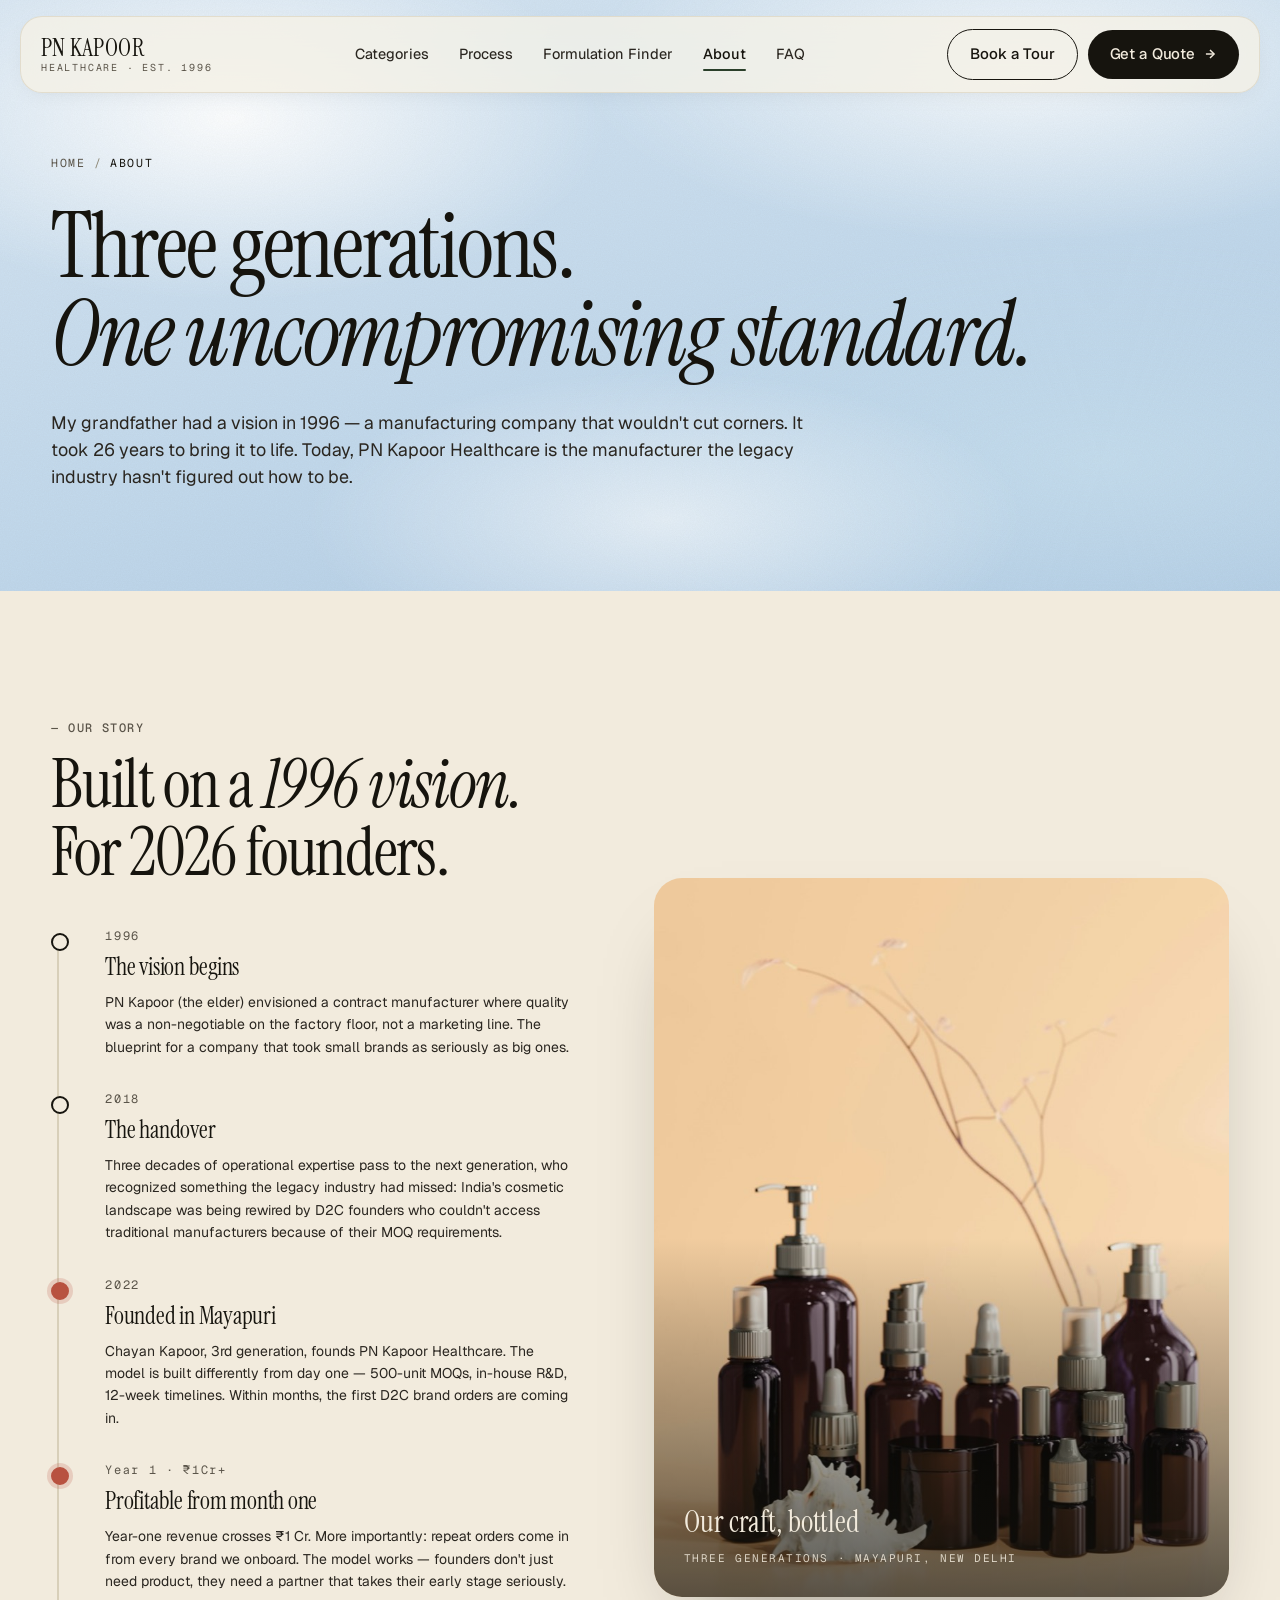
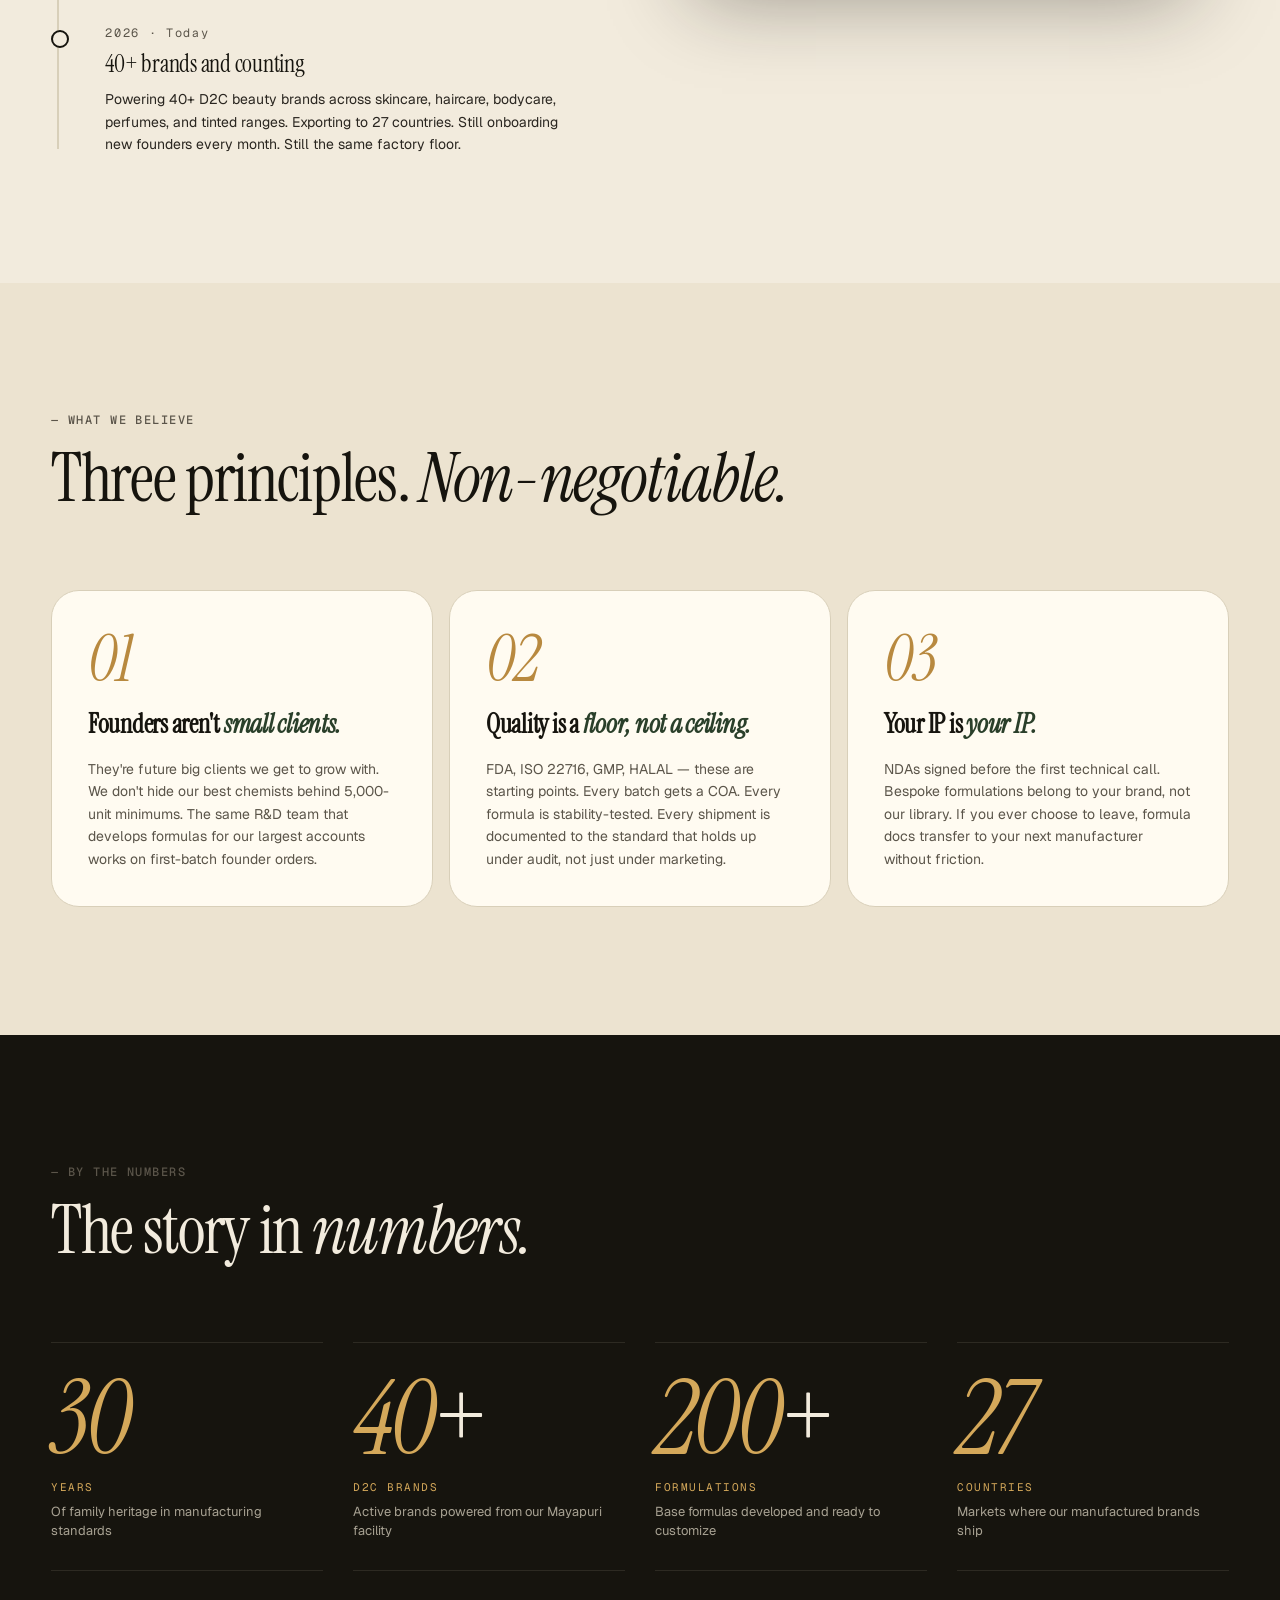
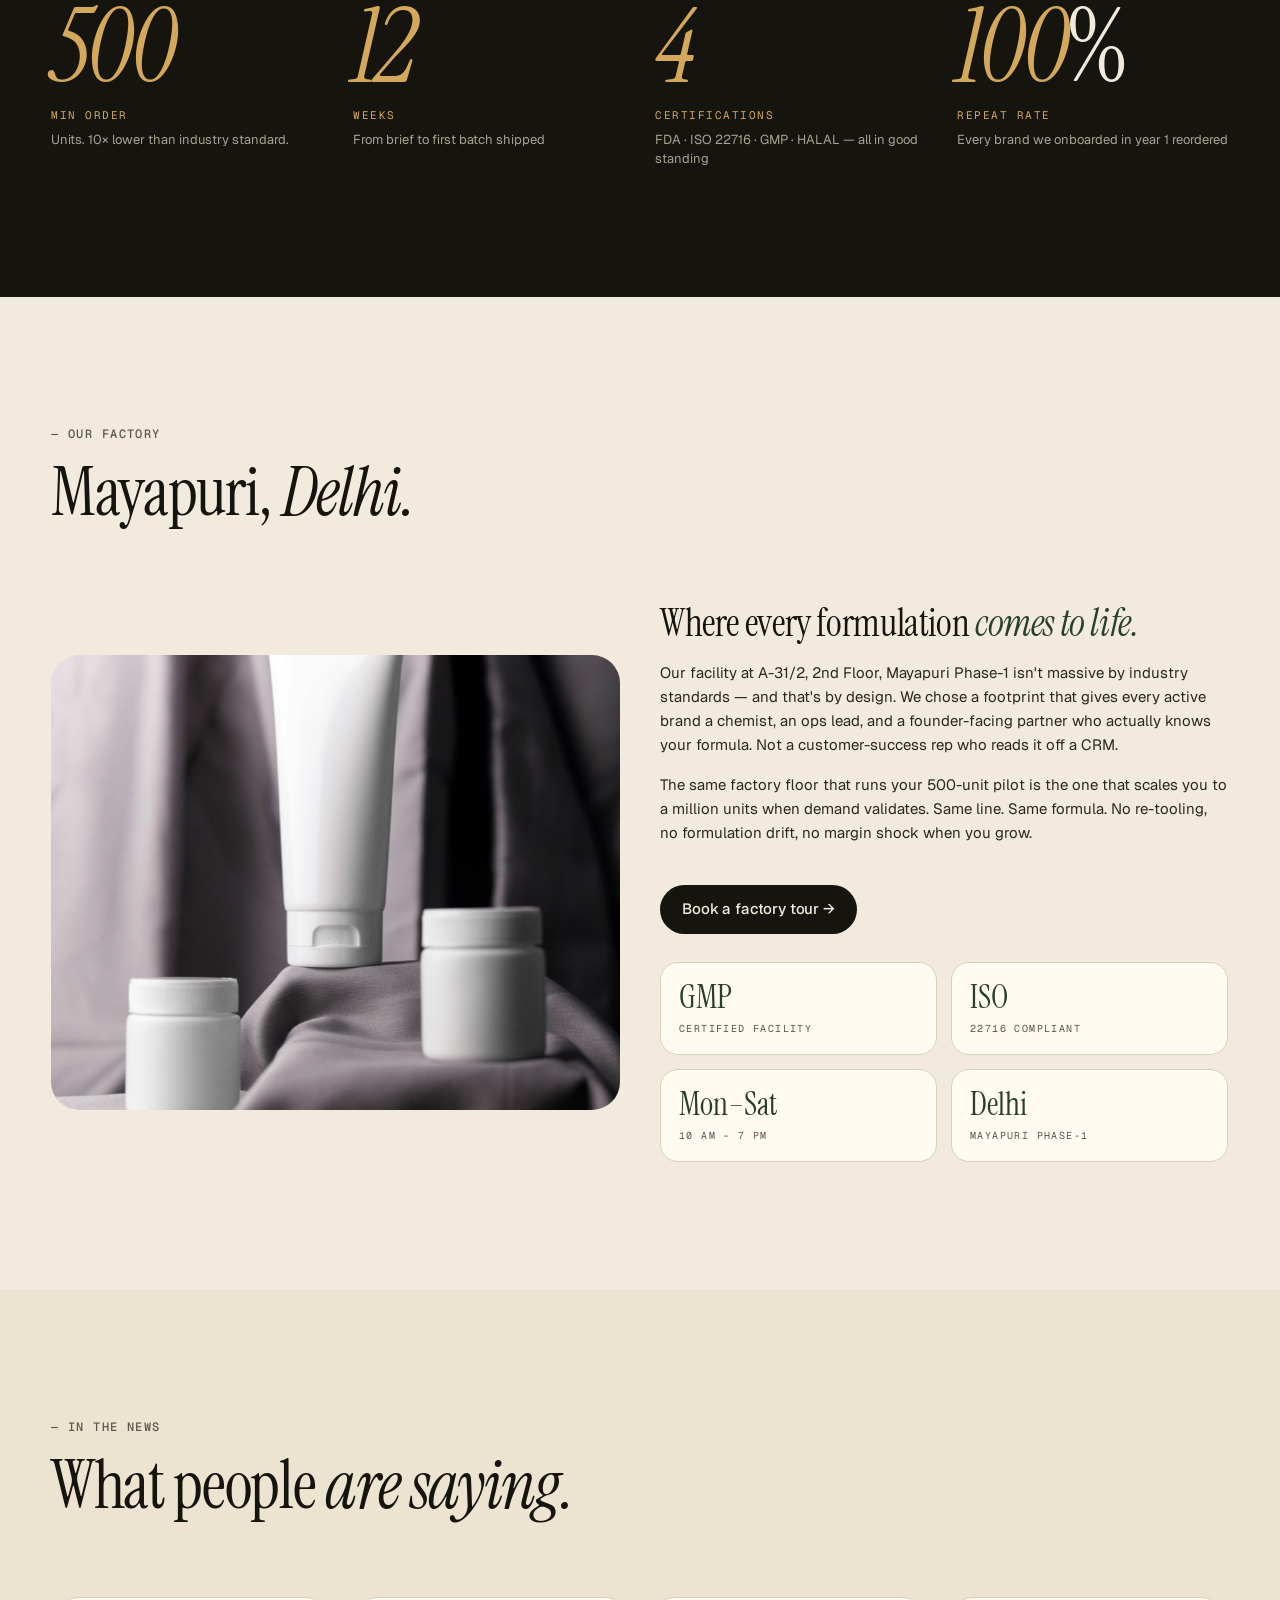
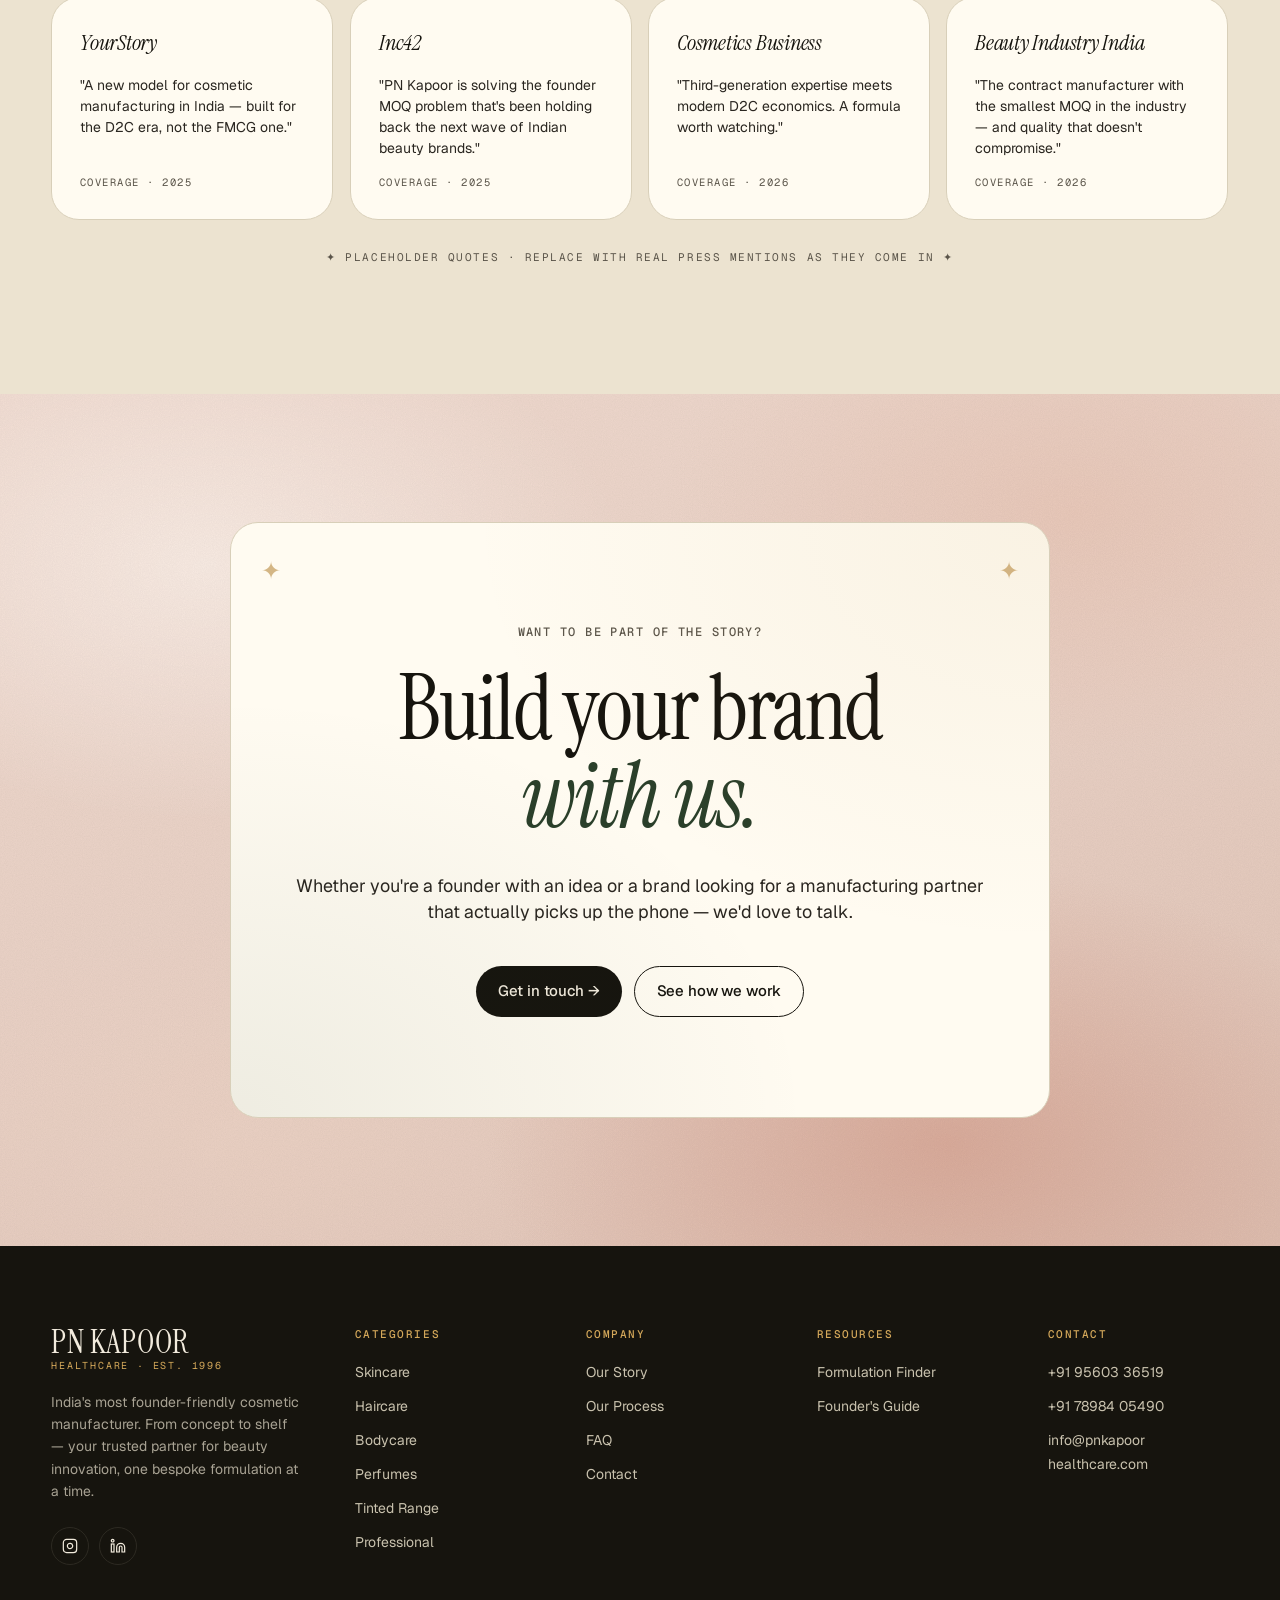
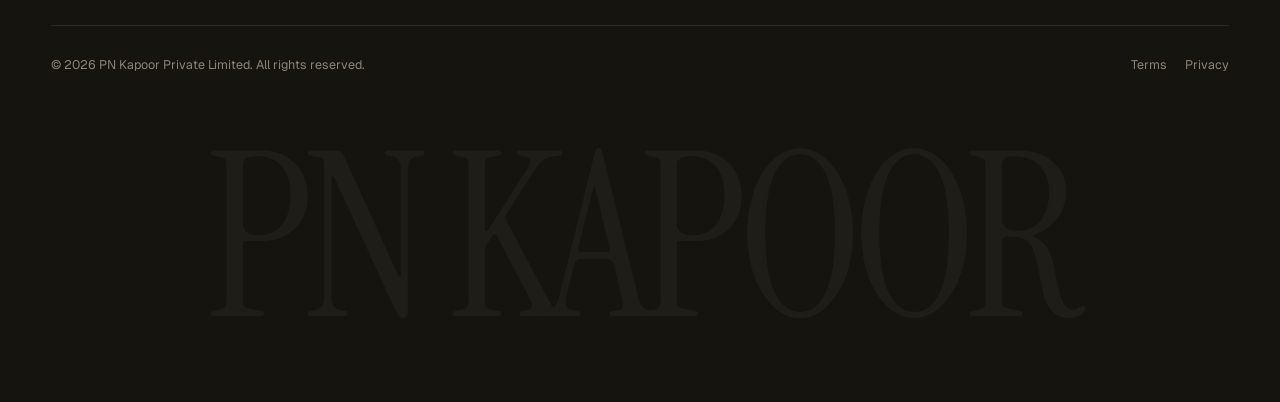
==== about.html @ 07e0028d "PN Kapoor Healthcare — static marketing site Trupeer-inspired multi-page site (home, categories, pro" ====
<!DOCTYPE html>
<html lang="en">
<head>
<meta charset="UTF-8" />
<meta name="viewport" content="width=device-width, initial-scale=1.0" />
<title>About — PN Kapoor Healthcare</title>
<meta name="description" content="Three generations. One uncompromising standard. Built on a 1996 vision, for 2026 founders." />
<link rel="icon" href="favicon.svg" type="image/svg+xml">
<meta property="og:type" content="website">
<meta property="og:site_name" content="PN Kapoor Healthcare">
<meta property="og:title" content="About — PN Kapoor Healthcare">
<meta property="og:description" content="Three generations. One uncompromising standard. Built on a 1996 vision, for 2026 founders.">
<meta property="og:image" content="images/hero-shelf-amber.jpg">
<meta name="twitter:card" content="summary_large_image">
<meta name="twitter:title" content="About — PN Kapoor Healthcare">
<meta name="twitter:description" content="Three generations. One uncompromising standard. Built on a 1996 vision, for 2026 founders.">
<link rel="preconnect" href="https://fonts.googleapis.com">
<link rel="preconnect" href="https://fonts.gstatic.com" crossorigin>
<link href="https://fonts.googleapis.com/css2?family=Instrument+Serif:ital@0;1&family=Geist:wght@300;400;500;600;700&family=Geist+Mono:wght@400;500&display=swap" rel="stylesheet">
<link rel="stylesheet" href="styles.css">

<style>
/* Heritage timeline */
.heritage-section { background: var(--cream); }
.heritage-grid {
  display: grid;
  grid-template-columns: 1fr 1.1fr;
  gap: 80px;
  align-items: center;
}
.her-timeline { margin-top: 40px; position: relative; padding-left: 30px; }
.her-timeline::before {
  content: ""; position: absolute; left: 6px; top: 6px; bottom: 6px;
  width: 2px; background: var(--line);
}
.her-event { position: relative; padding: 0 0 32px 24px; }
.her-event:last-child { padding-bottom: 0; }
.her-event::before {
  content: ""; position: absolute; left: -30px; top: 6px;
  width: 14px; height: 14px; border-radius: 50%;
  background: var(--cream); border: 2px solid var(--ink);
}
.her-event.active::before {
  background: var(--terracotta); border-color: var(--terracotta);
  box-shadow: 0 0 0 4px rgba(184,82,64,.2);
}
.her-year { font-family: var(--mono); font-size: 12px; letter-spacing: .14em; color: var(--ink-mute); margin-bottom: 4px; }
.her-title-sm { font-family: var(--display); font-size: 24px; letter-spacing: -0.01em; margin-bottom: 6px; }
.her-desc { font-size: 14px; color: var(--ink-soft); line-height: 1.6; }

.heritage-photo {
  aspect-ratio: 4/5;
  background-size: cover;
  background-position: center;
  /* TODO: replace with a real photo of founder Chayan Kapoor */
  background-image: url('images/about-heritage.jpg');
  border-radius: var(--radius-lg);
  position: relative;
  overflow: hidden;
  box-shadow: 0 40px 80px -40px rgba(22,20,14,.4);
}
.heritage-photo::after {
  content: ""; position: absolute; inset: 0;
  background: linear-gradient(180deg, transparent 50%, rgba(22,20,14,.7));
}
.heritage-photo-label {
  position: absolute; bottom: 30px; left: 30px; z-index: 1; color: var(--cream);
}
.heritage-photo-label .name { font-family: var(--display); font-size: 30px; }
.heritage-photo-label .role { font-family: var(--mono); font-size: 11px; letter-spacing: .14em; text-transform: uppercase; margin-top: 6px; opacity: .85; }

@media (max-width: 900px) {
  .heritage-grid { grid-template-columns: 1fr; gap: 50px; }
}

/* Mission/values */
.values-section { background: var(--cream-deep); }
.values-grid {
  display: grid;
  grid-template-columns: repeat(3, 1fr);
  gap: 16px;
  margin-top: 50px;
}
.value-card {
  padding: 36px;
  background: var(--paper);
  border: 1px solid var(--line);
  border-radius: var(--radius-lg);
  display: flex;
  flex-direction: column;
  gap: 14px;
}
.value-num {
  font-family: var(--display);
  font-size: 64px;
  line-height: 1;
  color: var(--brass);
  font-style: italic;
  letter-spacing: -0.02em;
}
.value-card h4 { font-family: var(--display); font-size: 26px; letter-spacing: -0.01em; }
.value-card h4 .italic { color: var(--forest); }
.value-card p { font-size: 14px; color: var(--ink-mute); line-height: 1.6; }

@media (max-width: 900px) {
  .values-grid { grid-template-columns: 1fr; }
}

/* Numbers section */
.numbers-section { background: var(--ink); color: var(--cream); }
.numbers-grid {
  display: grid;
  grid-template-columns: repeat(4, 1fr);
  gap: 30px;
  margin-top: 50px;
}
.num-block { padding-top: 30px; border-top: 1px solid #2D2A22; }
.num-big {
  font-family: var(--display);
  font-size: clamp(72px, 8vw, 110px);
  line-height: 0.9;
  letter-spacing: -0.03em;
  color: var(--cream);
}
.num-big .italic { color: var(--brass-soft); }
.num-label {
  font-family: var(--mono);
  font-size: 11px;
  letter-spacing: .14em;
  text-transform: uppercase;
  color: var(--brass-soft);
  margin-top: 14px;
}
.num-desc { font-size: 13px; color: #A8A293; margin-top: 6px; line-height: 1.5; }

@media (max-width: 900px) {
  .numbers-grid { grid-template-columns: 1fr 1fr; }
}

/* Facility tour */
.facility-section { background: var(--cream); }
.fac-tour {
  display: grid;
  grid-template-columns: 1fr 1fr;
  gap: 40px;
  margin-top: 50px;
  align-items: center;
}
.fac-image {
  aspect-ratio: 5/4;
  background-size: cover;
  background-position: center;
  background-image: url('images/about-facility.jpg');
  border-radius: var(--radius-lg);
}
.fac-content h3 {
  font-family: var(--display);
  font-size: clamp(28px, 3vw, 38px);
  letter-spacing: -0.01em;
  margin-bottom: 18px;
}
.fac-content h3 .italic { color: var(--forest); }
.fac-content p { font-size: 15px; color: var(--ink-soft); line-height: 1.6; margin-bottom: 16px; }
.fac-specs {
  margin-top: 28px;
  display: grid;
  grid-template-columns: 1fr 1fr;
  gap: 14px;
}
.fac-spec {
  padding: 18px;
  background: var(--paper);
  border: 1px solid var(--line);
  border-radius: var(--radius);
}
.fac-spec-num { font-family: var(--display); font-size: 32px; color: var(--forest); line-height: 1; }
.fac-spec-label { font-family: var(--mono); font-size: 10px; letter-spacing: .14em; text-transform: uppercase; color: var(--ink-mute); margin-top: 8px; }

@media (max-width: 900px) {
  .fac-tour { grid-template-columns: 1fr; }
}

/* Press section */
.press-section { background: var(--cream-deep); }
.press-grid {
  display: grid;
  grid-template-columns: repeat(4, 1fr);
  gap: 16px;
  margin-top: 50px;
}
.press-card {
  padding: 28px;
  background: var(--paper);
  border: 1px solid var(--line);
  border-radius: var(--radius-lg);
  display: flex;
  flex-direction: column;
  gap: 16px;
  min-height: 200px;
  transition: transform .25s;
}
.press-card:hover { transform: translateY(-3px); }
.press-name {
  font-family: var(--display);
  font-size: 22px;
  letter-spacing: -0.01em;
  font-style: italic;
}
.press-quote {
  font-size: 14px;
  color: var(--ink-soft);
  line-height: 1.5;
  flex: 1;
}
.press-date {
  font-family: var(--mono);
  font-size: 10.5px;
  letter-spacing: .14em;
  color: var(--ink-mute);
  text-transform: uppercase;
}

@media (max-width: 1000px) {
  .press-grid { grid-template-columns: 1fr 1fr; }
}
@media (max-width: 500px) {
  .press-grid { grid-template-columns: 1fr; }
}
</style>
</head>
<body>

<!-- NAV -->
<div class="nav-wrap" id="navWrap">
  <nav class="nav">
    <a href="index.html" class="brand">
      <span class="brand-name">PN KAPOOR</span>
      <span class="brand-sub">Healthcare · Est. 1996</span>
    </a>
    <div class="nav-links">
      <a href="categories.html">Categories</a>
      <a href="process.html">Process</a>
      <a href="formulation-finder.html">Formulation Finder</a>
      <a href="about.html" class="active">About</a>
      <a href="faq.html">FAQ</a>
    </div>
    <div class="nav-cta">
      <a href="index.html#contact" class="btn btn-ghost">Book a Tour</a>
      <a href="index.html#contact" class="btn btn-primary">Get a Quote
        <svg width="14" height="14" viewBox="0 0 24 24" fill="none" stroke="currentColor" stroke-width="2.5"><line x1="5" y1="12" x2="19" y2="12"/><polyline points="12 5 19 12 12 19"/></svg>
      </a>
    </div>
  </nav>
</div>

<!-- HERO -->
<section class="page-hero">
  <div class="page-hero-grain"></div>
  <div class="container page-hero-inner">
    <div class="crumb">
      <a href="index.html">Home</a>
      <span class="sep">/</span>
      <span class="current">About</span>
    </div>
    <h1 class="h-display">Three generations.<br><span class="italic">One uncompromising standard.</span></h1>
    <p class="lede" style="margin-top:32px; max-width:64ch">
      My grandfather had a vision in 1996 — a manufacturing company that wouldn't cut corners. It took 26 years to bring it to life. Today, PN Kapoor Healthcare is the manufacturer the legacy industry hasn't figured out how to be.
    </p>
  </div>
</section>

<!-- HERITAGE TIMELINE -->
<section class="heritage-section">
  <div class="container">
    <div class="heritage-grid">
      <div>
        <div class="eyebrow">— Our story</div>
        <h2 class="h1" style="margin-top:14px">
          Built on a <span class="italic">1996 vision.</span><br>
          For 2026 founders.
        </h2>
        <div class="her-timeline">
          <div class="her-event">
            <div class="her-year">1996</div>
            <div class="her-title-sm">The vision begins</div>
            <div class="her-desc">PN Kapoor (the elder) envisioned a contract manufacturer where quality was a non-negotiable on the factory floor, not a marketing line. The blueprint for a company that took small brands as seriously as big ones.</div>
          </div>
          <div class="her-event">
            <div class="her-year">2018</div>
            <div class="her-title-sm">The handover</div>
            <div class="her-desc">Three decades of operational expertise pass to the next generation, who recognized something the legacy industry had missed: India's cosmetic landscape was being rewired by D2C founders who couldn't access traditional manufacturers because of their MOQ requirements.</div>
          </div>
          <div class="her-event active">
            <div class="her-year">2022</div>
            <div class="her-title-sm">Founded in Mayapuri</div>
            <div class="her-desc">Chayan Kapoor, 3rd generation, founds PN Kapoor Healthcare. The model is built differently from day one — 500-unit MOQs, in-house R&amp;D, 12-week timelines. Within months, the first D2C brand orders are coming in.</div>
          </div>
          <div class="her-event active">
            <div class="her-year">Year 1 · ₹1Cr+</div>
            <div class="her-title-sm">Profitable from month one</div>
            <div class="her-desc">Year-one revenue crosses ₹1 Cr. More importantly: repeat orders come in from every brand we onboard. The model works — founders don't just need product, they need a partner that takes their early stage seriously.</div>
          </div>
          <div class="her-event">
            <div class="her-year">2026 · Today</div>
            <div class="her-title-sm">40+ brands and counting</div>
            <div class="her-desc">Powering 40+ D2C beauty brands across skincare, haircare, bodycare, perfumes, and tinted ranges. Exporting to 27 countries. Still onboarding new founders every month. Still the same factory floor.</div>
          </div>
        </div>
      </div>

      <!-- TODO: replace with a real photo of founder Chayan Kapoor -->
      <div class="heritage-photo">
        <div class="heritage-photo-label">
          <div class="name">Our craft, bottled</div>
          <div class="role">Three generations · Mayapuri, New Delhi</div>
        </div>
      </div>
    </div>
  </div>
</section>

<!-- VALUES -->
<section class="values-section">
  <div class="container">
    <div class="section-head">
      <div class="eyebrow">— What we believe</div>
      <h2 class="h1" style="margin-top:14px">
        Three principles. <span class="italic">Non-negotiable.</span>
      </h2>
    </div>

    <div class="values-grid">
      <div class="value-card">
        <div class="value-num">01</div>
        <h4>Founders aren't <span class="italic">small clients.</span></h4>
        <p>They're future big clients we get to grow with. We don't hide our best chemists behind 5,000-unit minimums. The same R&amp;D team that develops formulas for our largest accounts works on first-batch founder orders.</p>
      </div>
      <div class="value-card">
        <div class="value-num">02</div>
        <h4>Quality is a <span class="italic">floor, not a ceiling.</span></h4>
        <p>FDA, ISO 22716, GMP, HALAL — these are starting points. Every batch gets a COA. Every formula is stability-tested. Every shipment is documented to the standard that holds up under audit, not just under marketing.</p>
      </div>
      <div class="value-card">
        <div class="value-num">03</div>
        <h4>Your IP is <span class="italic">your IP.</span></h4>
        <p>NDAs signed before the first technical call. Bespoke formulations belong to your brand, not our library. If you ever choose to leave, formula docs transfer to your next manufacturer without friction.</p>
      </div>
    </div>
  </div>
</section>

<!-- NUMBERS -->
<section class="numbers-section">
  <div class="container">
    <div class="section-head">
      <div class="eyebrow">— By the numbers</div>
      <h2 class="h1" style="margin-top:14px; color:var(--cream)">
        The story in <span class="italic">numbers.</span>
      </h2>
    </div>

    <div class="numbers-grid">
      <div class="num-block">
        <div class="num-big"><span class="italic">30</span></div>
        <div class="num-label">years</div>
        <div class="num-desc">Of family heritage in manufacturing standards</div>
      </div>
      <div class="num-block">
        <div class="num-big"><span class="italic">40</span>+</div>
        <div class="num-label">D2C brands</div>
        <div class="num-desc">Active brands powered from our Mayapuri facility</div>
      </div>
      <div class="num-block">
        <div class="num-big"><span class="italic">200</span>+</div>
        <div class="num-label">formulations</div>
        <div class="num-desc">Base formulas developed and ready to customize</div>
      </div>
      <div class="num-block">
        <div class="num-big"><span class="italic">27</span></div>
        <div class="num-label">countries</div>
        <div class="num-desc">Markets where our manufactured brands ship</div>
      </div>
      <div class="num-block">
        <div class="num-big"><span class="italic">500</span></div>
        <div class="num-label">min order</div>
        <div class="num-desc">Units. 10× lower than industry standard.</div>
      </div>
      <div class="num-block">
        <div class="num-big"><span class="italic">12</span></div>
        <div class="num-label">weeks</div>
        <div class="num-desc">From brief to first batch shipped</div>
      </div>
      <div class="num-block">
        <div class="num-big"><span class="italic">4</span></div>
        <div class="num-label">certifications</div>
        <div class="num-desc">FDA · ISO 22716 · GMP · HALAL — all in good standing</div>
      </div>
      <div class="num-block">
        <div class="num-big"><span class="italic">100</span>%</div>
        <div class="num-label">repeat rate</div>
        <div class="num-desc">Every brand we onboarded in year 1 reordered</div>
      </div>
    </div>
  </div>
</section>

<!-- FACILITY -->
<section class="facility-section">
  <div class="container">
    <div class="section-head">
      <div class="eyebrow">— Our factory</div>
      <h2 class="h1" style="margin-top:14px">
        Mayapuri, <span class="italic">Delhi.</span>
      </h2>
    </div>

    <div class="fac-tour">
      <div class="fac-image"></div>
      <div class="fac-content">
        <h3>Where every formulation <span class="italic">comes to life.</span></h3>
        <p>Our facility at A-31/2, 2nd Floor, Mayapuri Phase-1 isn't massive by industry standards — and that's by design. We chose a footprint that gives every active brand a chemist, an ops lead, and a founder-facing partner who actually knows your formula. Not a customer-success rep who reads it off a CRM.</p>
        <p>The same factory floor that runs your 500-unit pilot is the one that scales you to a million units when demand validates. Same line. Same formula. No re-tooling, no formulation drift, no margin shock when you grow.</p>
        <a href="index.html#contact" class="btn btn-primary" style="margin-top:24px">Book a factory tour →</a>

        <div class="fac-specs">
          <div class="fac-spec">
            <div class="fac-spec-num">GMP</div>
            <div class="fac-spec-label">Certified facility</div>
          </div>
          <div class="fac-spec">
            <div class="fac-spec-num">ISO</div>
            <div class="fac-spec-label">22716 compliant</div>
          </div>
          <div class="fac-spec">
            <div class="fac-spec-num">Mon–Sat</div>
            <div class="fac-spec-label">10 AM – 7 PM</div>
          </div>
          <div class="fac-spec">
            <div class="fac-spec-num">Delhi</div>
            <div class="fac-spec-label">Mayapuri Phase-1</div>
          </div>
        </div>
      </div>
    </div>
  </div>
</section>

<!-- PRESS -->
<section class="press-section">
  <div class="container">
    <div class="section-head">
      <div class="eyebrow">— In the news</div>
      <h2 class="h1" style="margin-top:14px">
        What people <span class="italic">are saying.</span>
      </h2>
    </div>

    <div class="press-grid">
      <div class="press-card">
        <div class="press-name">YourStory</div>
        <div class="press-quote">"A new model for cosmetic manufacturing in India — built for the D2C era, not the FMCG one."</div>
        <div class="press-date">Coverage · 2025</div>
      </div>
      <div class="press-card">
        <div class="press-name">Inc42</div>
        <div class="press-quote">"PN Kapoor is solving the founder MOQ problem that's been holding back the next wave of Indian beauty brands."</div>
        <div class="press-date">Coverage · 2025</div>
      </div>
      <div class="press-card">
        <div class="press-name">Cosmetics Business</div>
        <div class="press-quote">"Third-generation expertise meets modern D2C economics. A formula worth watching."</div>
        <div class="press-date">Coverage · 2026</div>
      </div>
      <div class="press-card">
        <div class="press-name">Beauty Industry India</div>
        <div class="press-quote">"The contract manufacturer with the smallest MOQ in the industry — and quality that doesn't compromise."</div>
        <div class="press-date">Coverage · 2026</div>
      </div>
    </div>

    <div style="margin-top:30px; text-align:center; font-family:var(--mono); font-size:11px; letter-spacing:.14em; text-transform:uppercase; color:var(--ink-mute)">
      ✦ Placeholder quotes · Replace with real press mentions as they come in ✦
    </div>
  </div>
</section>

<!-- FINAL CTA -->
<section class="final-cta sec-cloud-clay">
  <div class="container">
    <div class="final-cta-inner">
      <div class="final-cta-bg"></div>
      <span class="final-cta-decoration left">✦</span>
      <span class="final-cta-decoration">✦</span>
      <div class="eyebrow">Want to be part of the story?</div>
      <h2 class="h-display" style="margin-top:24px">
        Build your brand<br>
        <span class="italic">with us.</span>
      </h2>
      <p class="lede" style="margin: 32px auto 0">
        Whether you're a founder with an idea or a brand looking for a manufacturing partner that actually picks up the phone — we'd love to talk.
      </p>
      <div class="final-cta-actions">
        <a href="index.html#contact" class="btn btn-primary">Get in touch →</a>
        <a href="process.html" class="btn btn-ghost">See how we work</a>
      </div>
    </div>
  </div>
</section>

<!-- FOOTER -->
<footer>
  <div class="container">
    <div class="ft-top">
      <div class="ft-brand-block">
        <div class="brand"><span class="brand-name">PN KAPOOR</span><span class="brand-sub">Healthcare · Est. 1996</span></div>
        <p class="ft-tagline">India's most founder-friendly cosmetic manufacturer. From concept to shelf — your trusted partner for beauty innovation, one bespoke formulation at a time.</p>
        <div class="ft-socials">
          <a href="https://www.instagram.com/pnkapoor_health_care" target="_blank" class="ft-social"><svg width="16" height="16" viewBox="0 0 24 24" fill="none" stroke="currentColor" stroke-width="1.8"><rect x="2" y="2" width="20" height="20" rx="5"/><path d="M16 11.37A4 4 0 1 1 12.63 8 4 4 0 0 1 16 11.37z"/><line x1="17.5" y1="6.5" x2="17.51" y2="6.5"/></svg></a>
          <a href="https://www.linkedin.com/company/pnkapoorthirdpartymanufacturing/" target="_blank" class="ft-social"><svg width="16" height="16" viewBox="0 0 24 24" fill="none" stroke="currentColor" stroke-width="1.8"><path d="M16 8a6 6 0 0 1 6 6v7h-4v-7a2 2 0 0 0-4 0v7h-4v-7a6 6 0 0 1 6-6z"/><rect x="2" y="9" width="4" height="12"/><circle cx="4" cy="4" r="2"/></svg></a>
        </div>
      </div>
      <div class="ft-col"><h5>Categories</h5><ul>
        <li><a href="categories.html#skincare">Skincare</a></li><li><a href="categories.html#haircare">Haircare</a></li>
        <li><a href="categories.html#bodycare">Bodycare</a></li><li><a href="categories.html#perfume">Perfumes</a></li>
        <li><a href="categories.html#tinted">Tinted Range</a></li><li><a href="categories.html#professional">Professional</a></li>
      </ul></div>
      <div class="ft-col"><h5>Company</h5><ul>
        <li><a href="about.html">Our Story</a></li><li><a href="process.html">Our Process</a></li>
        <li><a href="faq.html">FAQ</a></li><li><a href="index.html#contact">Contact</a></li>
      </ul></div>
      <div class="ft-col"><h5>Resources</h5><ul>
        <li><a href="formulation-finder.html">Formulation Finder</a></li>
        <li><a href="#">Founder's Guide</a></li>
      </ul></div>
      <div class="ft-col"><h5>Contact</h5><ul>
        <li><a href="tel:+919560336519">+91 95603 36519</a></li>
        <li><a href="tel:+917898405490">+91 78984 05490</a></li>
        <li><a href="mailto:info@pnkapoorhealthcare.com">info@pnkapoor<br>healthcare.com</a></li>
      </ul></div>
    </div>
    <div class="ft-bottom"><span>© 2026 PN Kapoor Private Limited. All rights reserved.</span><div><a href="#">Terms</a><a href="#">Privacy</a></div></div>
    <div class="ft-wordmark">PN KAPOOR</div>
  </div>
</footer>

<script>
const navWrap = document.getElementById('navWrap');
window.addEventListener('scroll', () => {
  if (window.scrollY > 20) navWrap.classList.add('scrolled');
  else navWrap.classList.remove('scrolled');
});
</script>
<script src="reveal.js"></script>

</body>
</html>
---- styles.css ----
/* ========================================
   PN KAPOOR — SHARED DESIGN SYSTEM
   Edit colors, fonts, spacing here and 
   it updates across every page.
   ======================================== */

:root {
  /* Color */
  --cream: #F2EBDD;
  --cream-deep: #ECE3D0;
  --cream-soft: #F7F1E4;
  --ink: #16140E;
  --ink-soft: #2A2620;
  --ink-mute: #5B554A;
  --ink-faint: #8A8472;
  --line: #D8CFB9;
  --line-soft: #E5DDC8;
  --paper: #FFFBF1;

  /* Accents */
  --forest: #2A3F2A;
  --forest-deep: #1B2C1B;
  --brass: #B8893F;
  --brass-soft: #D4A85A;
  --terracotta: #B85240;
  --rose: #E8C8B5;
  --sage: #A8B89C;
  --citrus: #C9B458;

  /* Type */
  --display: 'Instrument Serif', 'Times New Roman', serif;
  --body: 'Geist', -apple-system, sans-serif;
  --mono: 'Geist Mono', monospace;

  /* Layout */
  --max: 1280px;
  --gutter: clamp(20px, 4vw, 60px);
  --radius: 18px;
  --radius-lg: 28px;
  --radius-pill: 999px;
}

* { box-sizing: border-box; margin: 0; padding: 0; }
html { scroll-behavior: smooth; }
body {
  font-family: var(--body);
  background: var(--cream);
  color: var(--ink);
  line-height: 1.5;
  font-weight: 400;
  -webkit-font-smoothing: antialiased;
  font-feature-settings: "ss01", "cv11";
  overflow-x: hidden;
}
img, svg { max-width: 100%; display: block; }
a { color: inherit; text-decoration: none; }
button {
  font-family: inherit;
  cursor: pointer;
  border: none;
  background: none;
  color: inherit;
}

/* ========== TYPOGRAPHY ========== */
.eyebrow {
  font-family: var(--mono);
  font-size: 12px;
  letter-spacing: 0.12em;
  text-transform: uppercase;
  color: var(--ink-mute);
  font-weight: 500;
}
h1, h2, h3 { font-family: var(--display); font-weight: 400; letter-spacing: -0.01em; line-height: 1.04; }
.h-display { font-size: clamp(48px, 7vw, 96px); line-height: 0.98; letter-spacing: -0.025em; }
.h1 { font-size: clamp(40px, 5.2vw, 72px); line-height: 1.02; letter-spacing: -0.02em; }
.h2 { font-size: clamp(32px, 3.8vw, 54px); line-height: 1.05; }
.h3 { font-size: clamp(22px, 2vw, 30px); line-height: 1.2; }
.italic { font-style: italic; }
.lede { font-size: clamp(17px, 1.4vw, 21px); line-height: 1.5; color: var(--ink-soft); font-weight: 400; max-width: 60ch; }
.body-sm { font-size: 14px; color: var(--ink-mute); }

/* ========== BUTTONS ========== */
.btn {
  display: inline-flex;
  align-items: center;
  gap: 8px;
  padding: 13px 22px;
  border-radius: var(--radius-pill);
  font-size: 15px;
  font-weight: 500;
  letter-spacing: -0.01em;
  transition: transform .2s ease, background .2s ease, color .2s ease;
  white-space: nowrap;
}
.btn-primary { background: var(--ink); color: var(--cream); }
.btn-primary:hover { background: var(--forest-deep); transform: translateY(-1px); }
.btn-ghost { background: transparent; color: var(--ink); border: 1px solid var(--ink); }
.btn-ghost:hover { background: var(--ink); color: var(--cream); }
.btn-tonal { background: var(--paper); color: var(--ink); border: 1px solid var(--line); }
.btn-tonal:hover { background: var(--cream-deep); }
.btn-arrow svg { transition: transform .25s ease; }
.btn-arrow:hover svg { transform: translateX(3px); }

/* ========== LAYOUT ========== */
.container { max-width: var(--max); margin: 0 auto; padding: 0 var(--gutter); }
section { padding: clamp(80px, 10vw, 140px) 0; position: relative; }
.section-head {
  margin-bottom: clamp(48px, 6vw, 80px);
  max-width: 800px;
}
.section-head .eyebrow { margin-bottom: 16px; }

/* ========== NAV ========== */
.nav-wrap {
  position: fixed;
  top: 16px;
  left: 50%;
  transform: translateX(-50%);
  width: calc(100% - 40px);
  max-width: 1320px;
  z-index: 100;
  background: rgba(247, 241, 228, 0.78);
  backdrop-filter: saturate(180%) blur(24px);
  -webkit-backdrop-filter: saturate(180%) blur(24px);
  border: 1px solid rgba(216, 207, 185, 0.6);
  border-radius: 22px;
  box-shadow: 0 6px 24px -8px rgba(22,20,14,0.08), 0 2px 8px -4px rgba(22,20,14,0.04);
  transition: box-shadow .3s, background .3s, border-color .3s;
}
.nav-wrap.scrolled {
  background: rgba(247, 241, 228, 0.92);
  box-shadow: 0 12px 32px -10px rgba(22,20,14,0.12), 0 4px 12px -4px rgba(22,20,14,0.06);
}
.nav {
  max-width: var(--max);
  margin: 0 auto;
  padding: 12px 20px;
  display: flex;
  align-items: center;
  justify-content: space-between;
  gap: 24px;
}
.brand {
  display: flex;
  flex-direction: column;
  line-height: 1;
  letter-spacing: 0.04em;
}
.brand-name { font-family: var(--display); font-size: 24px; font-weight: 400; letter-spacing: 0.02em; }
.brand-sub { font-family: var(--mono); font-size: 10px; letter-spacing: 0.18em; text-transform: uppercase; color: var(--ink-mute); margin-top: 3px; }
.nav-links {
  display: flex;
  align-items: center;
  gap: 30px;
}
.nav-links a {
  font-size: 14.5px;
  color: var(--ink-soft);
  font-weight: 450;
  transition: color .2s;
  position: relative;
  padding: 4px 0;
}
.nav-links a:hover { color: var(--ink); }
.nav-links a.active { color: var(--ink); font-weight: 500; }
.nav-links a.active::after {
  content: "";
  position: absolute;
  bottom: -2px;
  left: 0;
  right: 0;
  height: 2px;
  background: var(--forest);
  border-radius: 2px;
}
.nav-cta { display: flex; gap: 10px; align-items: center; }

@media (max-width: 860px) {
  .nav-links { display: none; }
  .nav-cta .btn-ghost { display: none; }
}

/* ========== PAGE HERO (sub-pages) ========== */
.page-hero {
  padding: clamp(120px, 12vw, 180px) 0 clamp(60px, 8vw, 100px);
  position: relative;
  overflow: hidden;
}
.page-hero-grain {
  position: absolute;
  inset: 0;
  pointer-events: none;
  opacity: .35;
  mix-blend-mode: multiply;
  background-image: url("data:image/svg+xml;utf8,<svg xmlns='http://www.w3.org/2000/svg' width='160' height='160'><filter id='n'><feTurbulence type='fractalNoise' baseFrequency='.85' numOctaves='2' stitchTiles='stitch'/><feColorMatrix values='0 0 0 0 0.08, 0 0 0 0 0.08, 0 0 0 0 0.05, 0 0 0 .12 0'/></filter><rect width='100%' height='100%' filter='url(%23n)'/></svg>");
}
.page-hero-inner { position: relative; z-index: 1; }
.crumb {
  display: flex;
  gap: 8px;
  align-items: center;
  font-family: var(--mono);
  font-size: 11.5px;
  letter-spacing: .14em;
  text-transform: uppercase;
  color: var(--ink-mute);
  margin-bottom: 32px;
}
.crumb a { transition: color .2s; }
.crumb a:hover { color: var(--ink); }
.crumb .sep { color: var(--ink-faint); }
.crumb .current { color: var(--ink); }

/* ========== FOOTER ========== */
footer {
  background: var(--ink);
  color: var(--cream);
  padding: 80px 0 40px;
}
.ft-top {
  display: grid;
  grid-template-columns: 1.4fr repeat(4, 1fr);
  gap: 50px;
  padding-bottom: 60px;
  border-bottom: 1px solid #2D2A22;
}
.ft-brand-block .brand-name { font-size: 32px; color: var(--cream); }
.ft-brand-block .brand-sub { color: var(--brass-soft); }
.ft-tagline {
  margin-top: 20px;
  font-size: 14px;
  color: #A8A293;
  line-height: 1.6;
  max-width: 32ch;
}
.ft-socials { display: flex; gap: 10px; margin-top: 24px; }
.ft-social {
  width: 38px;
  height: 38px;
  border-radius: 50%;
  border: 1px solid #2D2A22;
  display: flex;
  align-items: center;
  justify-content: center;
  color: var(--cream);
  transition: all .2s;
}
.ft-social:hover { background: var(--brass); color: var(--ink); border-color: var(--brass); }
.ft-col h5 {
  font-family: var(--mono);
  font-size: 11px;
  letter-spacing: .14em;
  text-transform: uppercase;
  color: var(--brass-soft);
  margin-bottom: 18px;
  font-weight: 500;
}
.ft-col ul { list-style: none; display: flex; flex-direction: column; gap: 10px; }
.ft-col a {
  font-size: 14px;
  color: #C9C2AE;
  transition: color .2s;
}
.ft-col a:hover { color: var(--cream); }
.ft-bottom {
  display: flex;
  justify-content: space-between;
  padding-top: 30px;
  gap: 20px;
  flex-wrap: wrap;
  font-size: 12.5px;
  color: var(--ink-faint);
}
.ft-bottom a { color: var(--ink-faint); margin-left: 18px; }
.ft-bottom a:hover { color: var(--cream); }
.ft-wordmark {
  font-family: var(--display);
  font-size: clamp(80px, 18vw, 240px);
  line-height: 0.9;
  letter-spacing: -0.04em;
  color: #1F1D17;
  text-align: center;
  margin-top: 60px;
  padding-bottom: 20px;
  user-select: none;
}

@media (max-width: 900px) {
  .ft-top { grid-template-columns: 1fr 1fr; gap: 40px; }
}
@media (max-width: 500px) {
  .ft-top { grid-template-columns: 1fr; }
}

/* ========== UTILITIES ========== */
.reveal {
  opacity: 0;
  transform: translateY(20px);
  transition: opacity .8s ease, transform .8s ease;
}
.reveal.visible {
  opacity: 1;
  transform: translateY(0);
}

/* ========== FINAL CTA (shared) ========== */
.final-cta {
  background: var(--cream);
  text-align: center;
}
.final-cta-inner {
  max-width: 820px;
  margin: 0 auto;
  padding: clamp(60px, 8vw, 100px) clamp(30px, 5vw, 60px);
  background: var(--paper);
  border: 1px solid var(--line);
  border-radius: var(--radius-lg);
  position: relative;
  overflow: hidden;
}
.final-cta-bg {
  position: absolute;
  inset: 0;
  pointer-events: none;
  background:
    radial-gradient(ellipse at top right, rgba(184,137,63,.08), transparent 50%),
    radial-gradient(ellipse at bottom left, rgba(42,63,42,.08), transparent 50%);
}
.final-cta-decoration {
  position: absolute;
  top: 30px;
  right: 30px;
  font-family: var(--display);
  font-size: 24px;
  color: var(--brass);
  opacity: .6;
}
.final-cta-decoration.left { right: auto; left: 30px; }
.final-cta .h-display { margin-bottom: 24px; }
.final-cta .h-display .italic { color: var(--forest); }
.final-cta .lede { margin: 0 auto; }
.final-cta-actions { display: flex; gap: 12px; justify-content: center; flex-wrap: wrap; margin-top: 40px; }
.final-cta-meta {
  margin-top: 32px;
  display: flex;
  justify-content: center;
  gap: 24px;
  font-family: var(--mono);
  font-size: 11.5px;
  letter-spacing: .12em;
  text-transform: uppercase;
  color: var(--ink-mute);
  flex-wrap: wrap;
}
.final-cta-meta span { display: flex; align-items: center; gap: 8px; }
.final-cta-meta .dot { width: 6px; height: 6px; border-radius: 50%; background: var(--forest); }

/* ========================================
   SECTION COLOR VARIANTS
   ======================================== */
.sec-cream { background: var(--cream); }
.sec-cream-deep { background: var(--cream-deep); }
.sec-paper { background: var(--paper); }
.sec-ink { background: var(--ink); color: var(--cream); }
.sec-forest { background: var(--forest-deep); color: var(--cream); }
.sec-sage { background: #DDE5D5; }
.sec-rose { background: #F0DDD5; }
.sec-mint { background: #D5E5DC; }
.sec-stone { background: #D8D2C0; }

.sec-ink h1, .sec-ink h2, .sec-ink h3,
.sec-forest h1, .sec-forest h2, .sec-forest h3 { color: var(--cream); }
.sec-ink .eyebrow,
.sec-forest .eyebrow { color: var(--brass-soft); }
.sec-ink .lede,
.sec-forest .lede { color: #C9C2AE; }

/* ---- Cloudy textured backgrounds (Trupeer-inspired, brand-tuned) ---- */
.sec-cloud-blue, .sec-cloud-clay, .sec-ember { position: relative; isolation: isolate; }
.sec-cloud-blue {
  background:
    radial-gradient(ellipse 40% 34% at 24% 28%, rgba(255,255,255,0.92), transparent 70%),
    radial-gradient(ellipse 46% 38% at 68% 20%, rgba(255,255,255,0.78), transparent 72%),
    radial-gradient(ellipse 36% 30% at 48% 66%, rgba(255,255,255,0.65), transparent 70%),
    radial-gradient(ellipse 58% 44% at 88% 82%, rgba(255,255,255,0.55), transparent 72%),
    radial-gradient(ellipse 70% 58% at 82% 10%, rgba(196,221,238,0.9), transparent 66%),
    linear-gradient(165deg, #D0E2F1 0%, #BAD4E9 55%, #A6C7E2 100%);
}
.sec-cloud-clay {
  background:
    radial-gradient(ellipse 55% 50% at 16% 20%, rgba(255,248,242,0.60), transparent 60%),
    radial-gradient(ellipse 52% 46% at 84% 14%, rgba(232,196,180,0.72), transparent 62%),
    radial-gradient(ellipse 60% 55% at 74% 88%, rgba(206,140,120,0.48), transparent 60%),
    radial-gradient(ellipse 50% 40% at 20% 86%, rgba(236,210,196,0.70), transparent 60%),
    linear-gradient(160deg, #F0DACF 0%, #E9D0C4 55%, #E0C2B4 100%);
}
.sec-ember {
  background:
    radial-gradient(ellipse 46% 42% at 22% 30%, rgba(255,221,160,0.9), transparent 66%),
    radial-gradient(ellipse 52% 44% at 80% 20%, rgba(223,92,62,0.55), transparent 62%),
    radial-gradient(ellipse 50% 48% at 64% 82%, rgba(244,150,72,0.6), transparent 65%),
    radial-gradient(ellipse 44% 40% at 16% 86%, rgba(214,78,68,0.42), transparent 62%),
    linear-gradient(155deg, #F4DCBC 0%, #EEB98E 46%, #E29A78 100%);
}
.sec-cloud-blue::before, .sec-cloud-clay::before, .sec-ember::before {
  content: ""; position: absolute; inset: 0; z-index: -1; pointer-events: none;
  background-image: url("data:image/svg+xml;utf8,<svg xmlns='http://www.w3.org/2000/svg' width='180' height='180'><filter id='n'><feTurbulence type='fractalNoise' baseFrequency='.9' numOctaves='2' stitchTiles='stitch'/><feColorMatrix values='0 0 0 0 0.1, 0 0 0 0 0.1, 0 0 0 0 0.1, 0 0 0 .12 0'/></filter><rect width='100%' height='100%' filter='url(%23n)'/></svg>");
  opacity: 0.55; mix-blend-mode: multiply;
}

/* ========================================
   IMAGE HOLDERS (for real photos)
   ======================================== */
.img-holder {
  position: relative;
  overflow: hidden;
  border-radius: var(--radius-lg);
  background: var(--cream-deep);
  background-size: cover;
  background-position: center;
}
.img-holder.tinted::after {
  content: "";
  position: absolute;
  inset: 0;
  background: linear-gradient(180deg, transparent 50%, rgba(22,20,14,.4));
  pointer-events: none;
}

/* ========================================
   SUBPAGE HERO — cloudy blue backdrop (Trupeer-style pop)
   ======================================== */
.page-hero {
  background:
    radial-gradient(ellipse 42% 44% at 18% 20%, rgba(255,255,255,0.92), transparent 70%),
    radial-gradient(ellipse 48% 40% at 80% 12%, rgba(255,255,255,0.78), transparent 72%),
    radial-gradient(ellipse 40% 36% at 52% 88%, rgba(255,255,255,0.6), transparent 70%),
    radial-gradient(ellipse 66% 56% at 86% 78%, rgba(198,222,238,0.85), transparent 66%),
    linear-gradient(165deg, #D6E5F2 0%, #C2D9EC 58%, #AFCBE4 100%);
}

/* ========================================
   SCROLL REVEAL — stagger helper (used site-wide via reveal.js)
   ======================================== */
.reveal { will-change: opacity, transform; }
@media (prefers-reduced-motion: reduce) {
  .reveal { opacity: 1 !important; transform: none !important; }
}

/* ========================================
   MOBILE NAV (hamburger + slide-down menu)
   ======================================== */
.nav-toggle {
  display: none; flex-direction: column; gap: 5px;
  width: 44px; height: 44px; align-items: center; justify-content: center;
  border-radius: 12px; background: transparent; cursor: pointer;
}
.nav-toggle span { display: block; width: 20px; height: 2px; background: var(--ink); border-radius: 2px; transition: transform .25s, opacity .2s; }
.nav-toggle.open span:nth-child(1) { transform: translateY(7px) rotate(45deg); }
.nav-toggle.open span:nth-child(2) { opacity: 0; }
.nav-toggle.open span:nth-child(3) { transform: translateY(-7px) rotate(-45deg); }
.mobile-menu {
  position: fixed; top: 76px; left: 14px; right: 14px; z-index: 99;
  background: var(--paper); border: 1px solid var(--line); border-radius: 20px;
  padding: 14px; display: flex; flex-direction: column; gap: 4px;
  box-shadow: 0 30px 70px -30px rgba(22,20,14,.45);
  opacity: 0; transform: translateY(-10px); pointer-events: none;
  transition: opacity .25s ease, transform .25s ease;
}
.mobile-menu.open { opacity: 1; transform: none; pointer-events: auto; }
.mobile-menu .mm-link { padding: 13px 14px; border-radius: 12px; font-size: 16px; color: var(--ink-soft); }
.mobile-menu .mm-link:hover { background: var(--cream-deep); color: var(--ink); }
.mobile-menu .btn { margin-top: 8px; justify-content: center; width: 100%; }
@media (max-width: 860px) { .nav-toggle { display: flex; } }
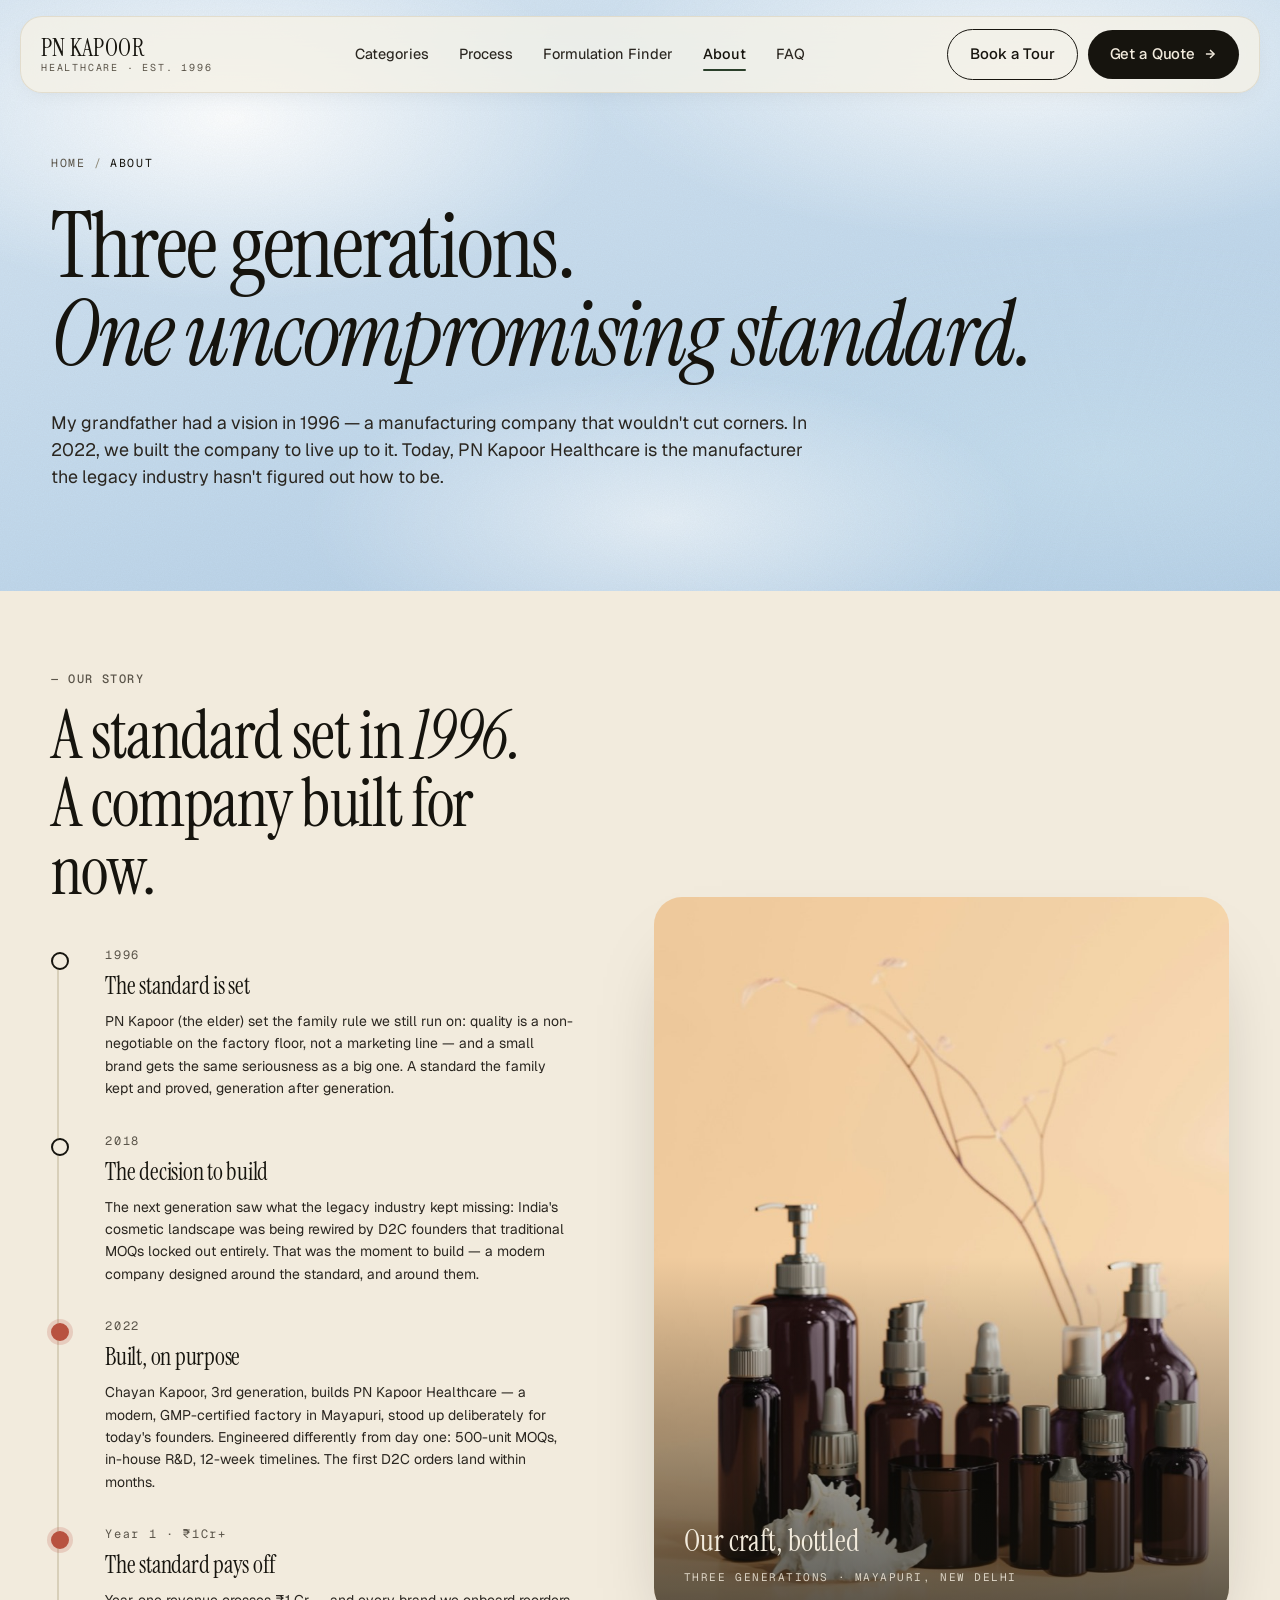
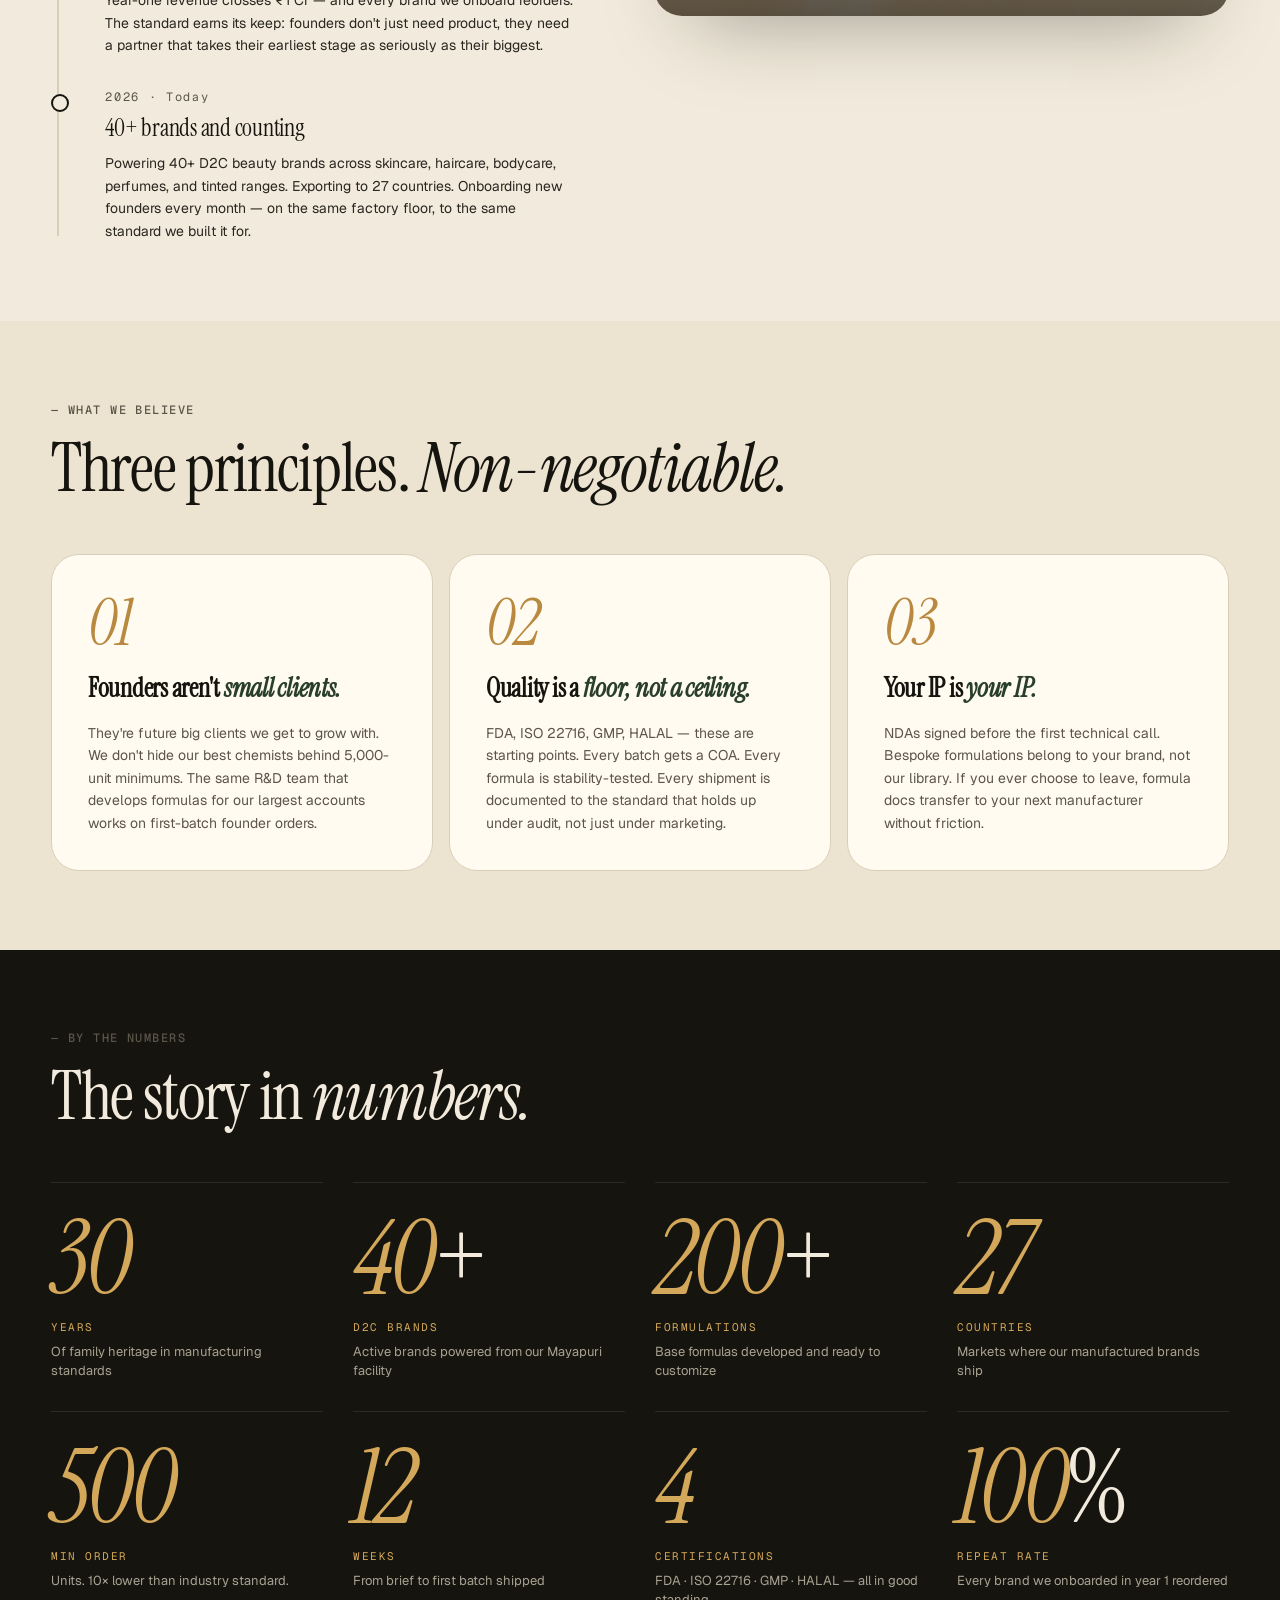
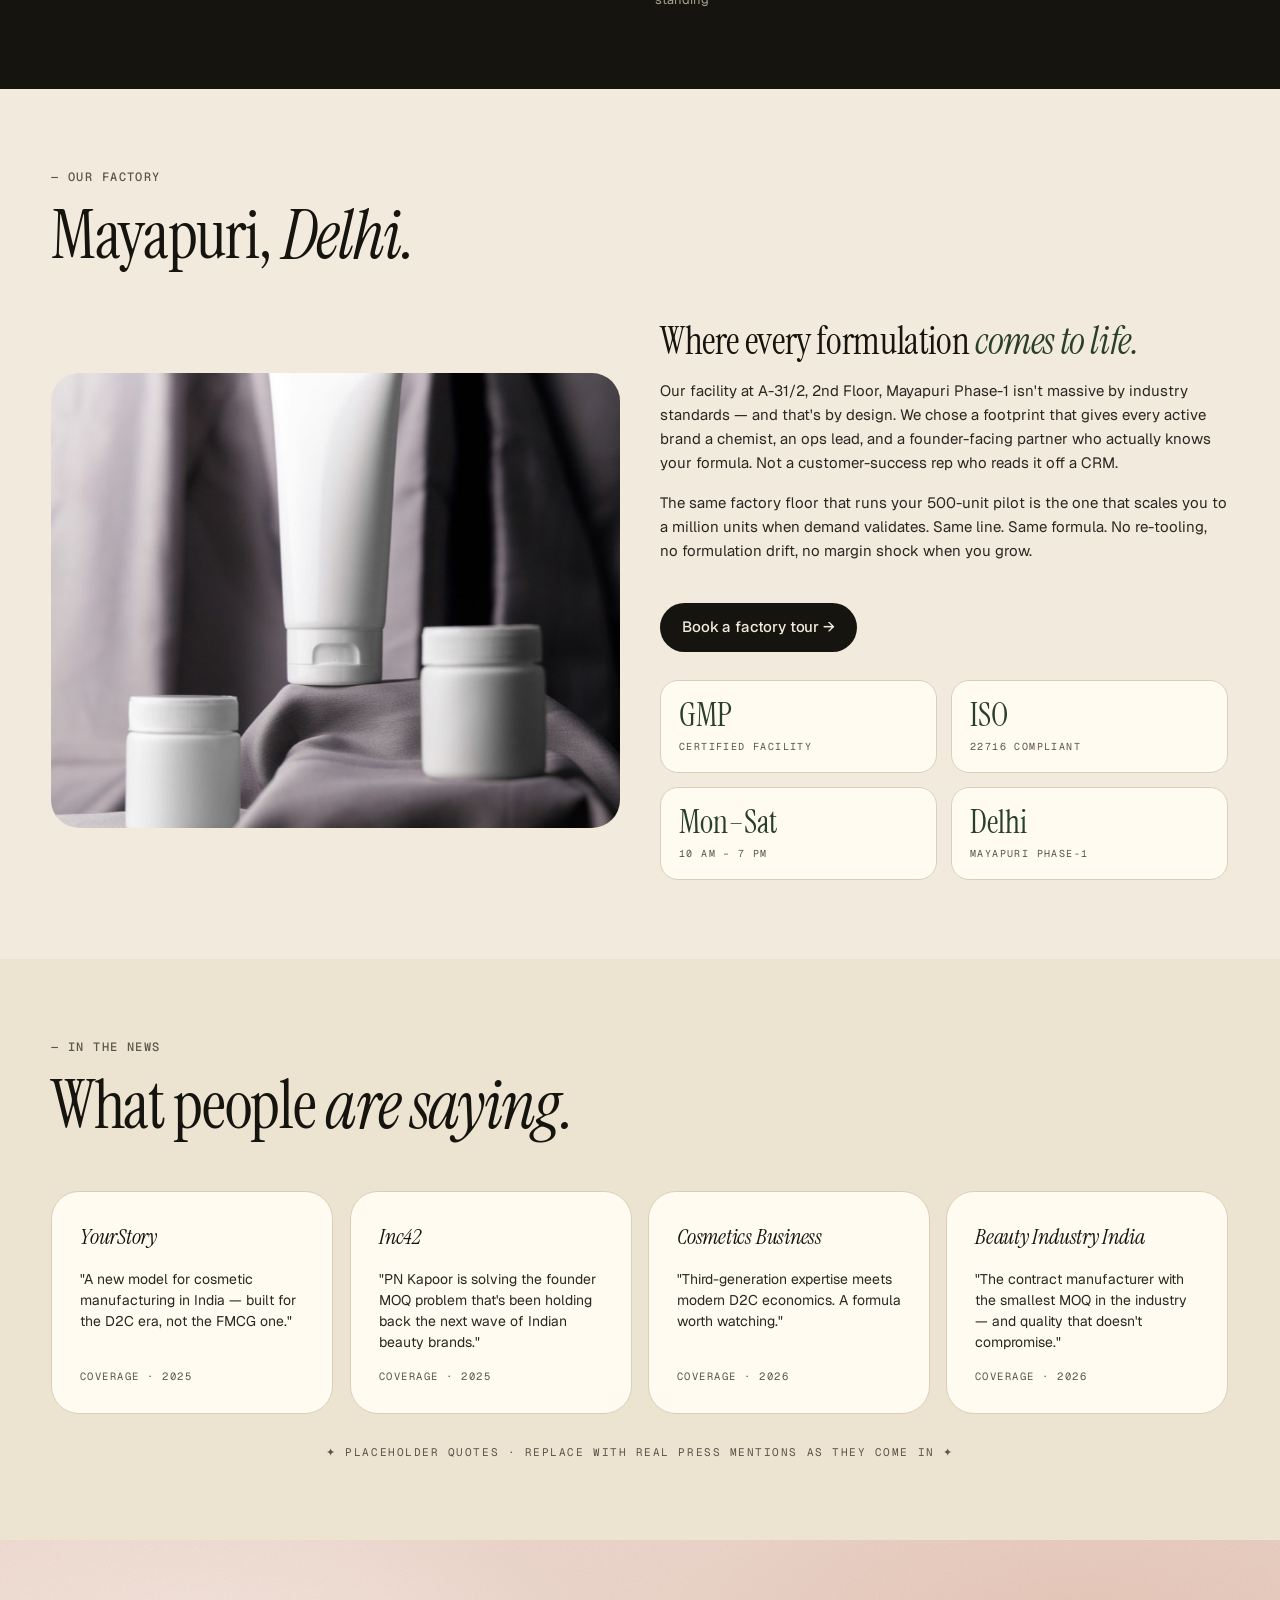
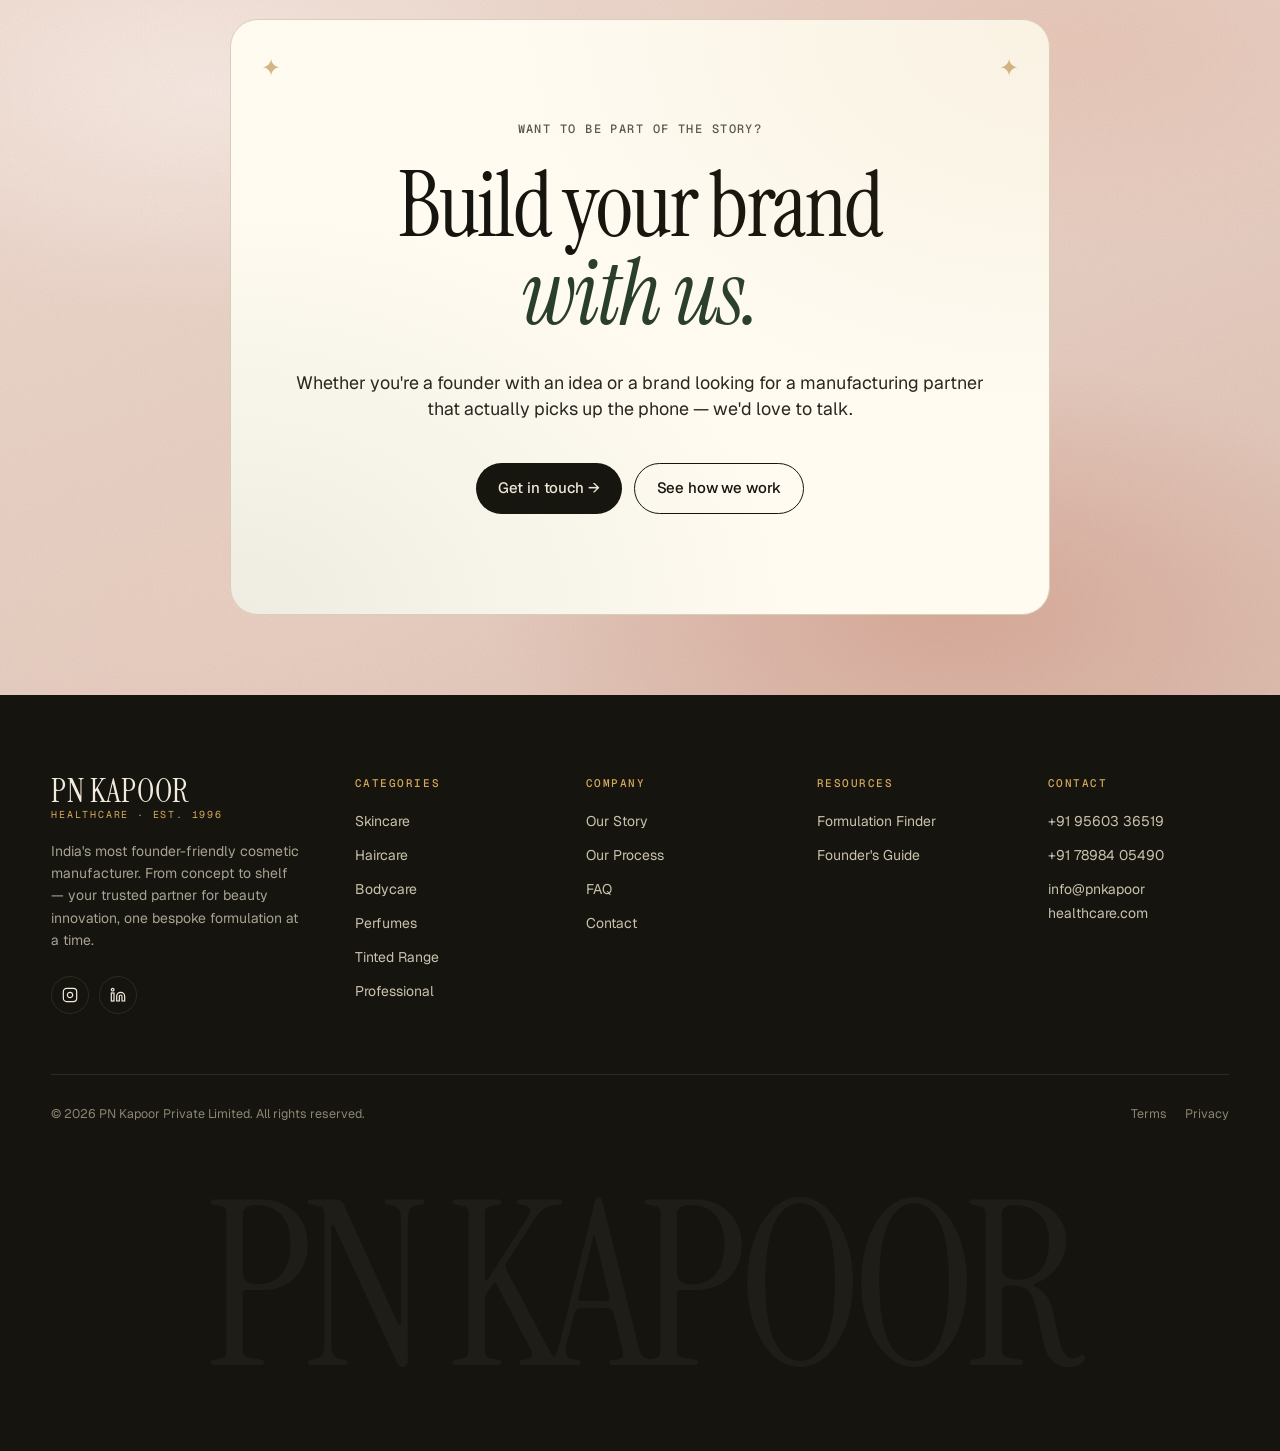
==== commit ab7af85e: "Content + UX refinements: anonymize testimonials, reframe About heritage, trim FAQ, mobile filter dr" ====
--- a/about.html
+++ b/about.html
@@ -226,6 +226,19 @@
 @media (max-width: 500px) {
   .press-grid { grid-template-columns: 1fr; }
 }
+
+/* ---- mobile ---- */
+@media (max-width: 600px) {
+  .heritage-grid { gap: 36px; }
+  .fac-tour { gap: 24px; }
+}
+@media (max-width: 500px) {
+  .num-big { font-size: clamp(40px, 11vw, 60px); }
+  .value-num { font-size: 42px; }
+  .value-card { padding: 24px; }
+  .fac-specs { grid-template-columns: 1fr; }
+  .heritage-photo-label .name { font-size: 22px; }
+}
 </style>
 </head>
 <body>
@@ -264,7 +277,7 @@
     </div>
     <h1 class="h-display">Three generations.<br><span class="italic">One uncompromising standard.</span></h1>
     <p class="lede" style="margin-top:32px; max-width:64ch">
-      My grandfather had a vision in 1996 — a manufacturing company that wouldn't cut corners. It took 26 years to bring it to life. Today, PN Kapoor Healthcare is the manufacturer the legacy industry hasn't figured out how to be.
+      My grandfather had a vision in 1996 — a manufacturing company that wouldn't cut corners. In 2022, we built the company to live up to it. Today, PN Kapoor Healthcare is the manufacturer the legacy industry hasn't figured out how to be.
     </p>
   </div>
 </section>
@@ -276,34 +289,34 @@
       <div>
         <div class="eyebrow">— Our story</div>
         <h2 class="h1" style="margin-top:14px">
-          Built on a <span class="italic">1996 vision.</span><br>
-          For 2026 founders.
+          A standard set in <span class="italic">1996.</span><br>
+          A company built for now.
         </h2>
         <div class="her-timeline">
           <div class="her-event">
             <div class="her-year">1996</div>
-            <div class="her-title-sm">The vision begins</div>
-            <div class="her-desc">PN Kapoor (the elder) envisioned a contract manufacturer where quality was a non-negotiable on the factory floor, not a marketing line. The blueprint for a company that took small brands as seriously as big ones.</div>
+            <div class="her-title-sm">The standard is set</div>
+            <div class="her-desc">PN Kapoor (the elder) set the family rule we still run on: quality is a non-negotiable on the factory floor, not a marketing line — and a small brand gets the same seriousness as a big one. A standard the family kept and proved, generation after generation.</div>
           </div>
           <div class="her-event">
             <div class="her-year">2018</div>
-            <div class="her-title-sm">The handover</div>
-            <div class="her-desc">Three decades of operational expertise pass to the next generation, who recognized something the legacy industry had missed: India's cosmetic landscape was being rewired by D2C founders who couldn't access traditional manufacturers because of their MOQ requirements.</div>
+            <div class="her-title-sm">The decision to build</div>
+            <div class="her-desc">The next generation saw what the legacy industry kept missing: India's cosmetic landscape was being rewired by D2C founders that traditional MOQs locked out entirely. That was the moment to build — a modern company designed around the standard, and around them.</div>
           </div>
           <div class="her-event active">
             <div class="her-year">2022</div>
-            <div class="her-title-sm">Founded in Mayapuri</div>
-            <div class="her-desc">Chayan Kapoor, 3rd generation, founds PN Kapoor Healthcare. The model is built differently from day one — 500-unit MOQs, in-house R&amp;D, 12-week timelines. Within months, the first D2C brand orders are coming in.</div>
+            <div class="her-title-sm">Built, on purpose</div>
+            <div class="her-desc">Chayan Kapoor, 3rd generation, builds PN Kapoor Healthcare — a modern, GMP-certified factory in Mayapuri, stood up deliberately for today's founders. Engineered differently from day one: 500-unit MOQs, in-house R&amp;D, 12-week timelines. The first D2C orders land within months.</div>
           </div>
           <div class="her-event active">
             <div class="her-year">Year 1 · ₹1Cr+</div>
-            <div class="her-title-sm">Profitable from month one</div>
-            <div class="her-desc">Year-one revenue crosses ₹1 Cr. More importantly: repeat orders come in from every brand we onboard. The model works — founders don't just need product, they need a partner that takes their early stage seriously.</div>
+            <div class="her-title-sm">The standard pays off</div>
+            <div class="her-desc">Year-one revenue crosses ₹1 Cr — and every brand we onboard reorders. The standard earns its keep: founders don't just need product, they need a partner that takes their earliest stage as seriously as their biggest.</div>
           </div>
           <div class="her-event">
             <div class="her-year">2026 · Today</div>
             <div class="her-title-sm">40+ brands and counting</div>
-            <div class="her-desc">Powering 40+ D2C beauty brands across skincare, haircare, bodycare, perfumes, and tinted ranges. Exporting to 27 countries. Still onboarding new founders every month. Still the same factory floor.</div>
+            <div class="her-desc">Powering 40+ D2C beauty brands across skincare, haircare, bodycare, perfumes, and tinted ranges. Exporting to 27 countries. Onboarding new founders every month — on the same factory floor, to the same standard we built it for.</div>
           </div>
         </div>
       </div>
--- a/styles.css
+++ b/styles.css
@@ -104,9 +104,9 @@
 
 /* ========== LAYOUT ========== */
 .container { max-width: var(--max); margin: 0 auto; padding: 0 var(--gutter); }
-section { padding: clamp(80px, 10vw, 140px) 0; position: relative; }
+section { padding: clamp(56px, 6.2vw, 92px) 0; position: relative; }
 .section-head {
-  margin-bottom: clamp(48px, 6vw, 80px);
+  margin-bottom: clamp(34px, 4vw, 56px);
   max-width: 800px;
 }
 .section-head .eyebrow { margin-bottom: 16px; }
@@ -474,3 +474,51 @@
 .mobile-menu .btn { margin-top: 8px; justify-content: center; width: 100%; }
 @media (max-width: 860px) { .nav-toggle { display: flex; } }
 
+
+
+/* ======================================================
+   MOBILE RESPONSIVE PASS — desktop design unchanged
+   ====================================================== */
+@media (max-width: 860px) {
+  .nav { padding: 12px 14px; gap: 12px; }
+  .brand-name { font-size: 20px; }
+  .brand-sub { font-size: 9px; letter-spacing: .14em; }
+  .nav-cta .btn-primary { padding: 10px 15px; font-size: 13px; }
+  .nav-cta .btn-primary svg { display: none; }
+}
+@media (max-width: 600px) {
+  section { padding: 54px 0; }
+  .page-hero { padding: 96px 0 44px; }
+  .section-head { margin-bottom: 36px; }
+  .h-display { font-size: clamp(30px, 9vw, 50px); }
+  .h1 { font-size: clamp(26px, 8vw, 42px); }
+  .h2 { font-size: clamp(23px, 7vw, 36px); }
+  .h3 { font-size: clamp(19px, 5vw, 26px); }
+  .lede { font-size: 15.5px; }
+  .ft-top { grid-template-columns: 1fr 1fr; gap: 30px; padding-bottom: 38px; }
+  .ft-wordmark { font-size: clamp(40px, 13vw, 90px); margin-top: 34px; }
+  footer { padding: 54px 0 32px; }
+  .final-cta-actions { flex-direction: column; }
+  .final-cta-actions .btn { width: 100%; }
+  .final-cta-inner { padding: 44px 24px; }
+  .crumb { margin-bottom: 22px; flex-wrap: wrap; }
+}
+@media (max-width: 420px) {
+  .ft-top { grid-template-columns: 1fr; }
+  .btn { padding: 12px 18px; }
+}
+
+@media (max-width: 860px) { .brand-sub { white-space: nowrap; } }
+
+
+/* centered section headers (grid sections) */
+.section-head.centered { text-align: center; margin-left: auto; margin-right: auto; }
+.section-head.centered .lede { margin-left: auto; margin-right: auto; }
+
+/* mobile: slimmer floating nav (single-line brand) */
+@media (max-width: 600px) {
+  .brand-sub { display: none; }
+  .nav { padding: 8px 12px; }
+  .nav-wrap { top: 10px; }
+  .nav-cta .btn-primary { padding: 9px 14px; font-size: 12.5px; }
+}
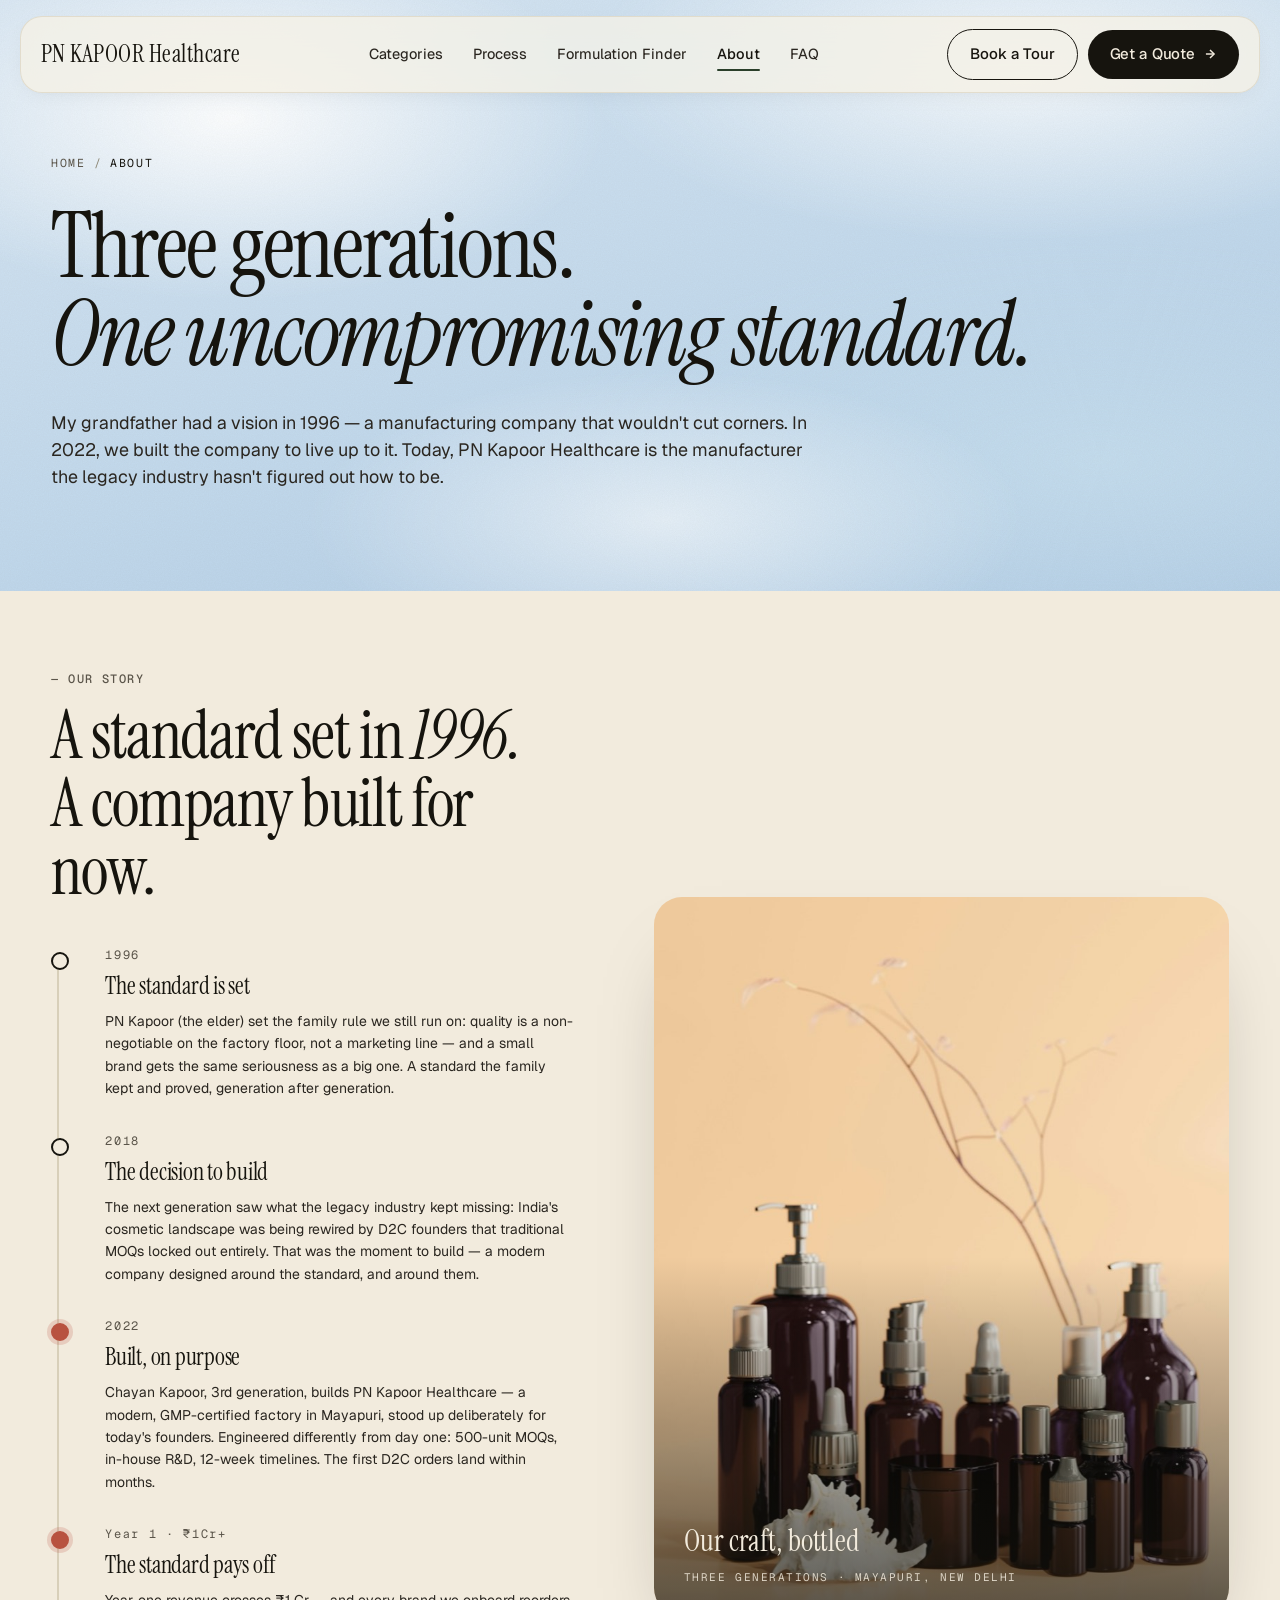
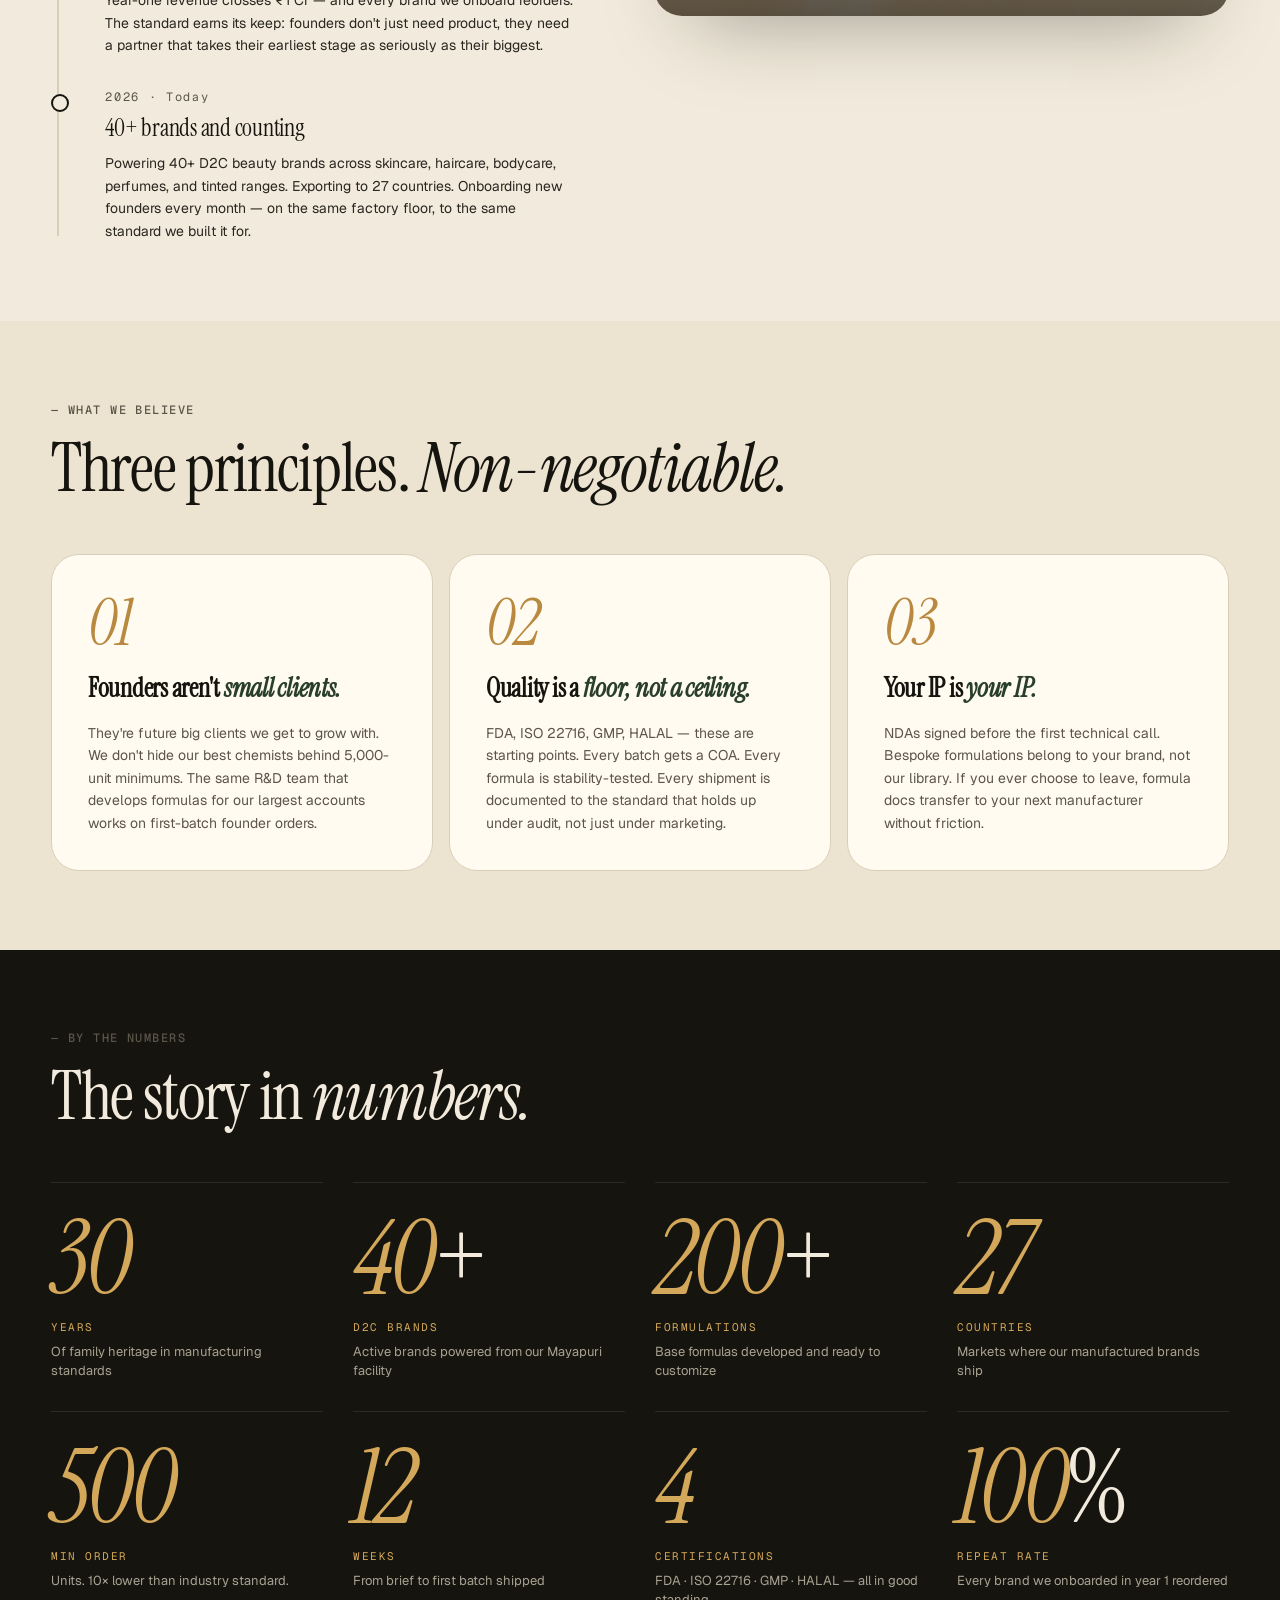
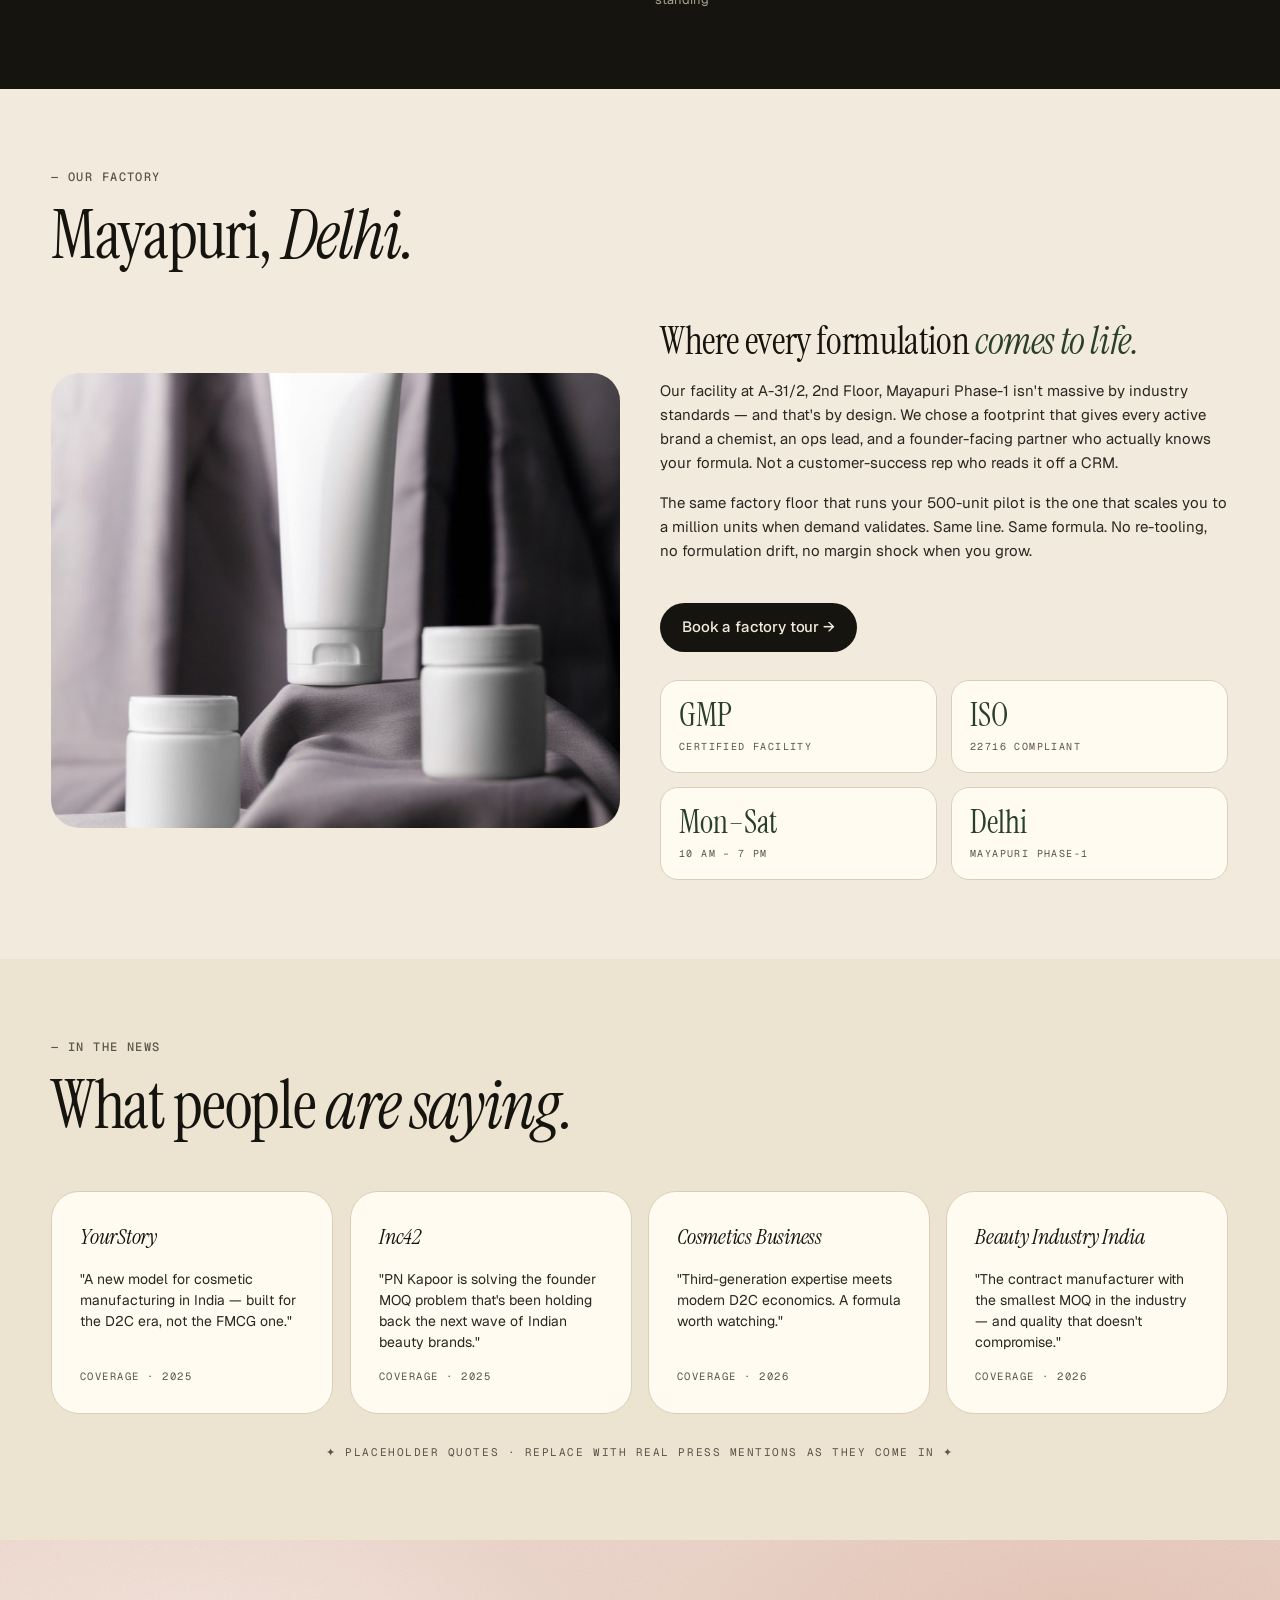
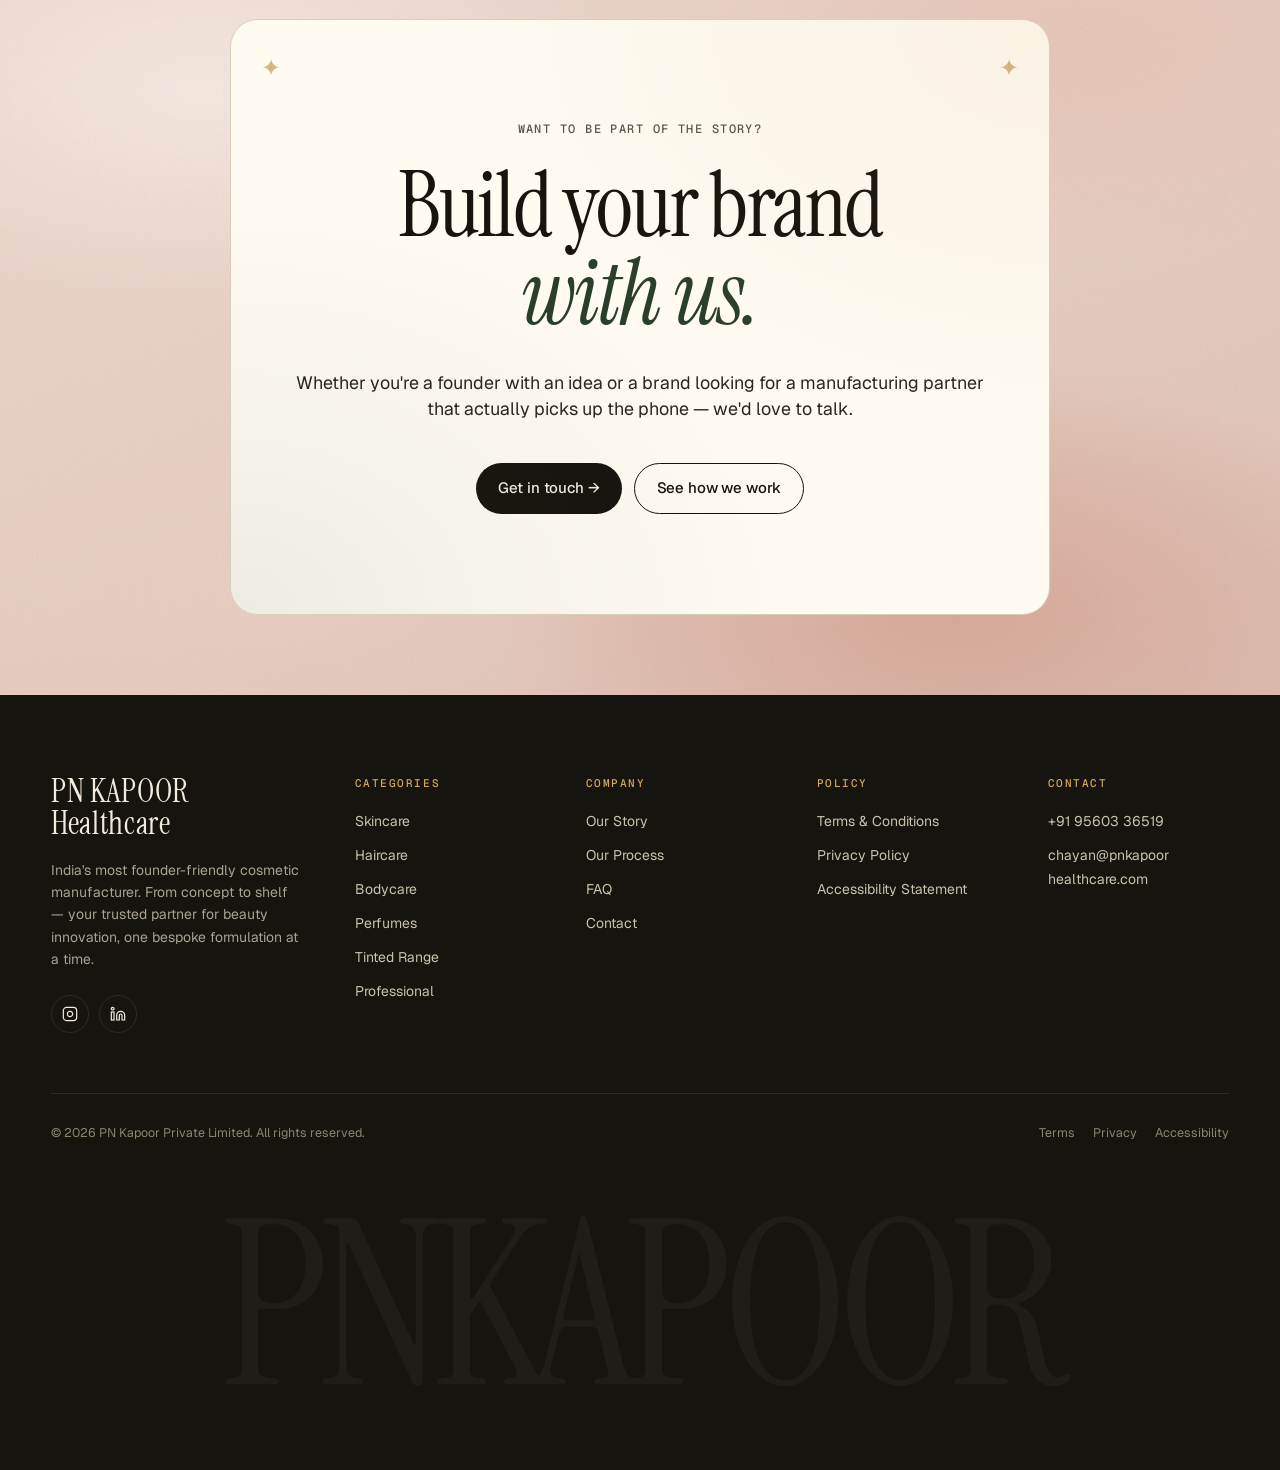
==== commit 993ba309: "Home page + site-wide content pass (23 Jul feedback) - Hero: 'Made in India · Shipped globally', 100" ====
--- a/about.html
+++ b/about.html
@@ -247,8 +247,7 @@
 <div class="nav-wrap" id="navWrap">
   <nav class="nav">
     <a href="index.html" class="brand">
-      <span class="brand-name">PN KAPOOR</span>
-      <span class="brand-sub">Healthcare · Est. 1996</span>
+      <span class="brand-name">PN KAPOOR Healthcare</span>
     </a>
     <div class="nav-links">
       <a href="categories.html">Categories</a>
@@ -525,7 +524,7 @@
   <div class="container">
     <div class="ft-top">
       <div class="ft-brand-block">
-        <div class="brand"><span class="brand-name">PN KAPOOR</span><span class="brand-sub">Healthcare · Est. 1996</span></div>
+        <div class="brand"><span class="brand-name">PN KAPOOR Healthcare</span></div>
         <p class="ft-tagline">India's most founder-friendly cosmetic manufacturer. From concept to shelf — your trusted partner for beauty innovation, one bespoke formulation at a time.</p>
         <div class="ft-socials">
           <a href="https://www.instagram.com/pnkapoor_health_care" target="_blank" class="ft-social"><svg width="16" height="16" viewBox="0 0 24 24" fill="none" stroke="currentColor" stroke-width="1.8"><rect x="2" y="2" width="20" height="20" rx="5"/><path d="M16 11.37A4 4 0 1 1 12.63 8 4 4 0 0 1 16 11.37z"/><line x1="17.5" y1="6.5" x2="17.51" y2="6.5"/></svg></a>
@@ -541,18 +540,18 @@
         <li><a href="about.html">Our Story</a></li><li><a href="process.html">Our Process</a></li>
         <li><a href="faq.html">FAQ</a></li><li><a href="index.html#contact">Contact</a></li>
       </ul></div>
-      <div class="ft-col"><h5>Resources</h5><ul>
-        <li><a href="formulation-finder.html">Formulation Finder</a></li>
-        <li><a href="#">Founder's Guide</a></li>
+      <div class="ft-col"><h5>Policy</h5><ul>
+        <li><a href="terms.html">Terms &amp; Conditions</a></li>
+        <li><a href="privacy.html">Privacy Policy</a></li>
+        <li><a href="accessibility.html">Accessibility Statement</a></li>
       </ul></div>
       <div class="ft-col"><h5>Contact</h5><ul>
         <li><a href="tel:+919560336519">+91 95603 36519</a></li>
-        <li><a href="tel:+917898405490">+91 78984 05490</a></li>
-        <li><a href="mailto:info@pnkapoorhealthcare.com">info@pnkapoor<br>healthcare.com</a></li>
+        <li><a href="mailto:chayan@pnkapoorhealthcare.com">chayan@pnkapoor<br>healthcare.com</a></li>
       </ul></div>
     </div>
-    <div class="ft-bottom"><span>© 2026 PN Kapoor Private Limited. All rights reserved.</span><div><a href="#">Terms</a><a href="#">Privacy</a></div></div>
-    <div class="ft-wordmark">PN KAPOOR</div>
+    <div class="ft-bottom"><span>© 2026 PN Kapoor Private Limited. All rights reserved.</span><div><a href="terms.html">Terms</a><a href="privacy.html">Privacy</a><a href="accessibility.html">Accessibility</a></div></div>
+    <div class="ft-wordmark">PNKAPOOR</div>
   </div>
 </footer>
 
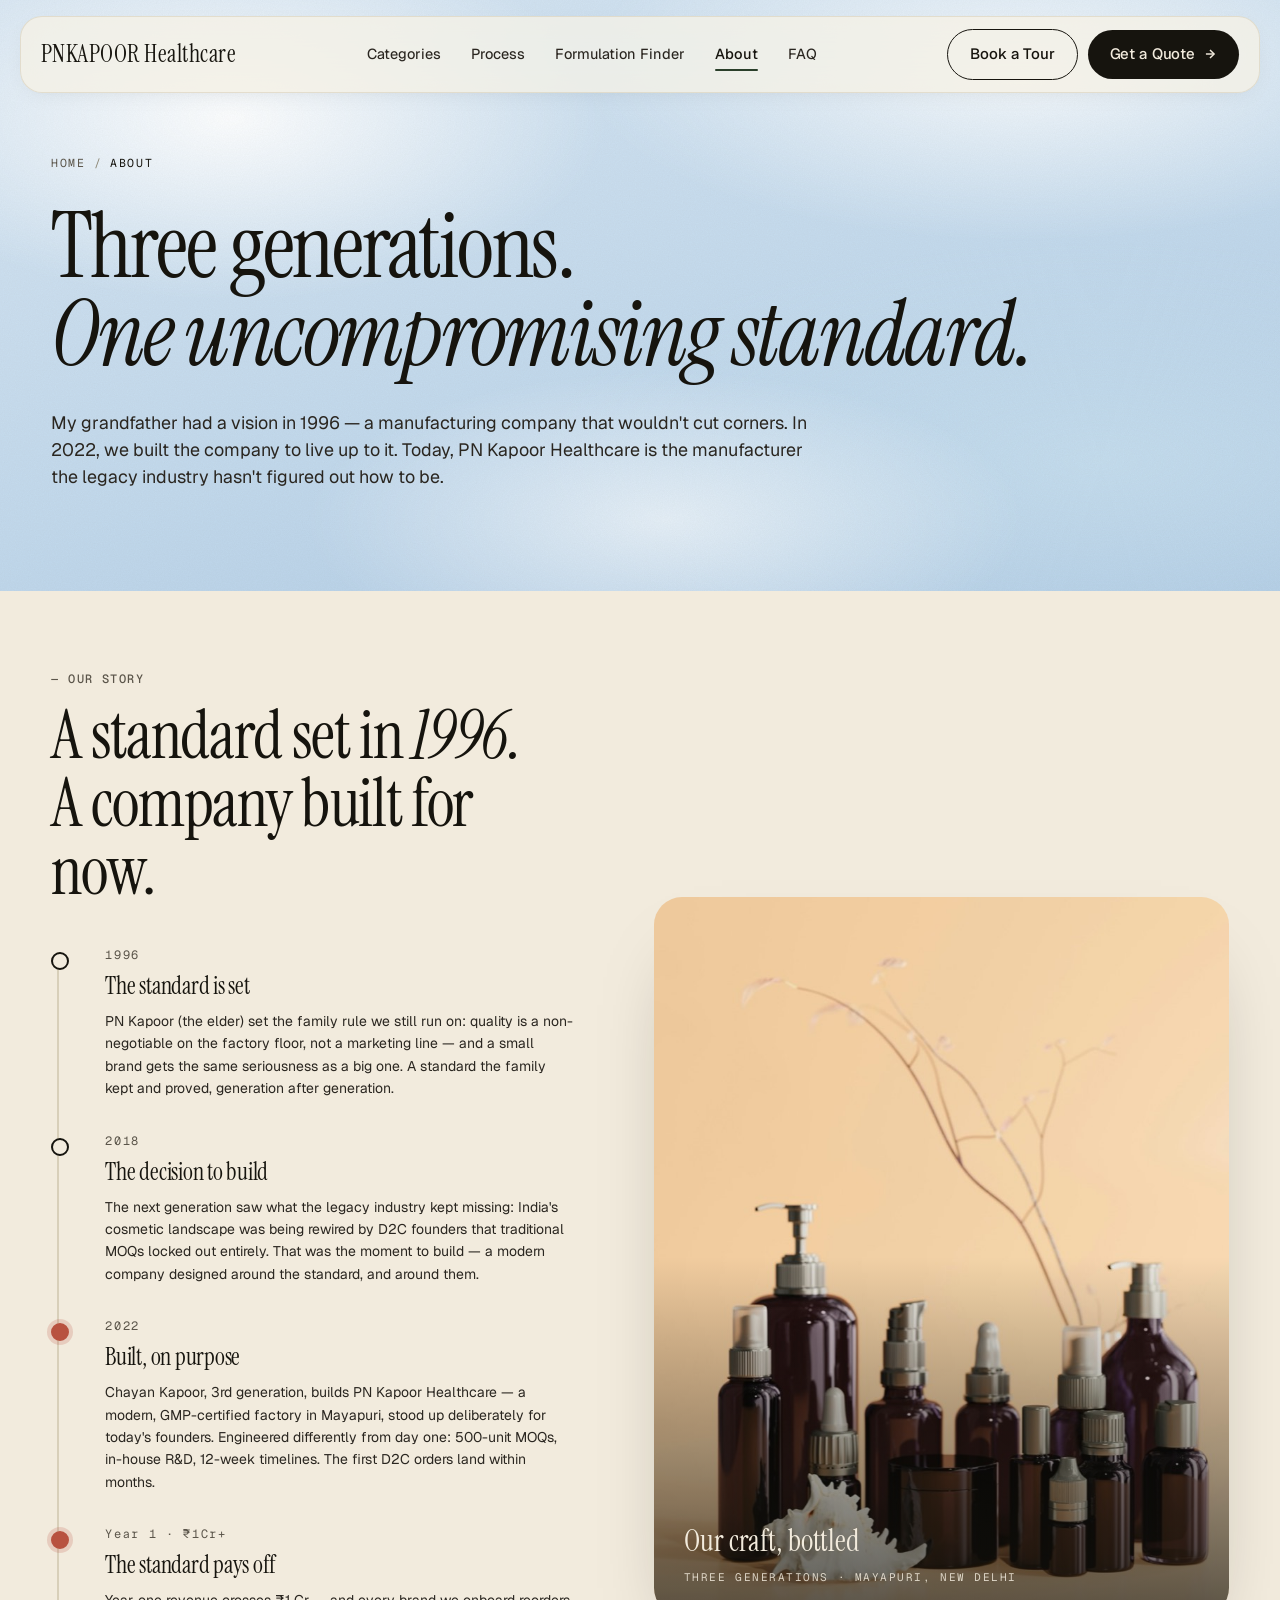
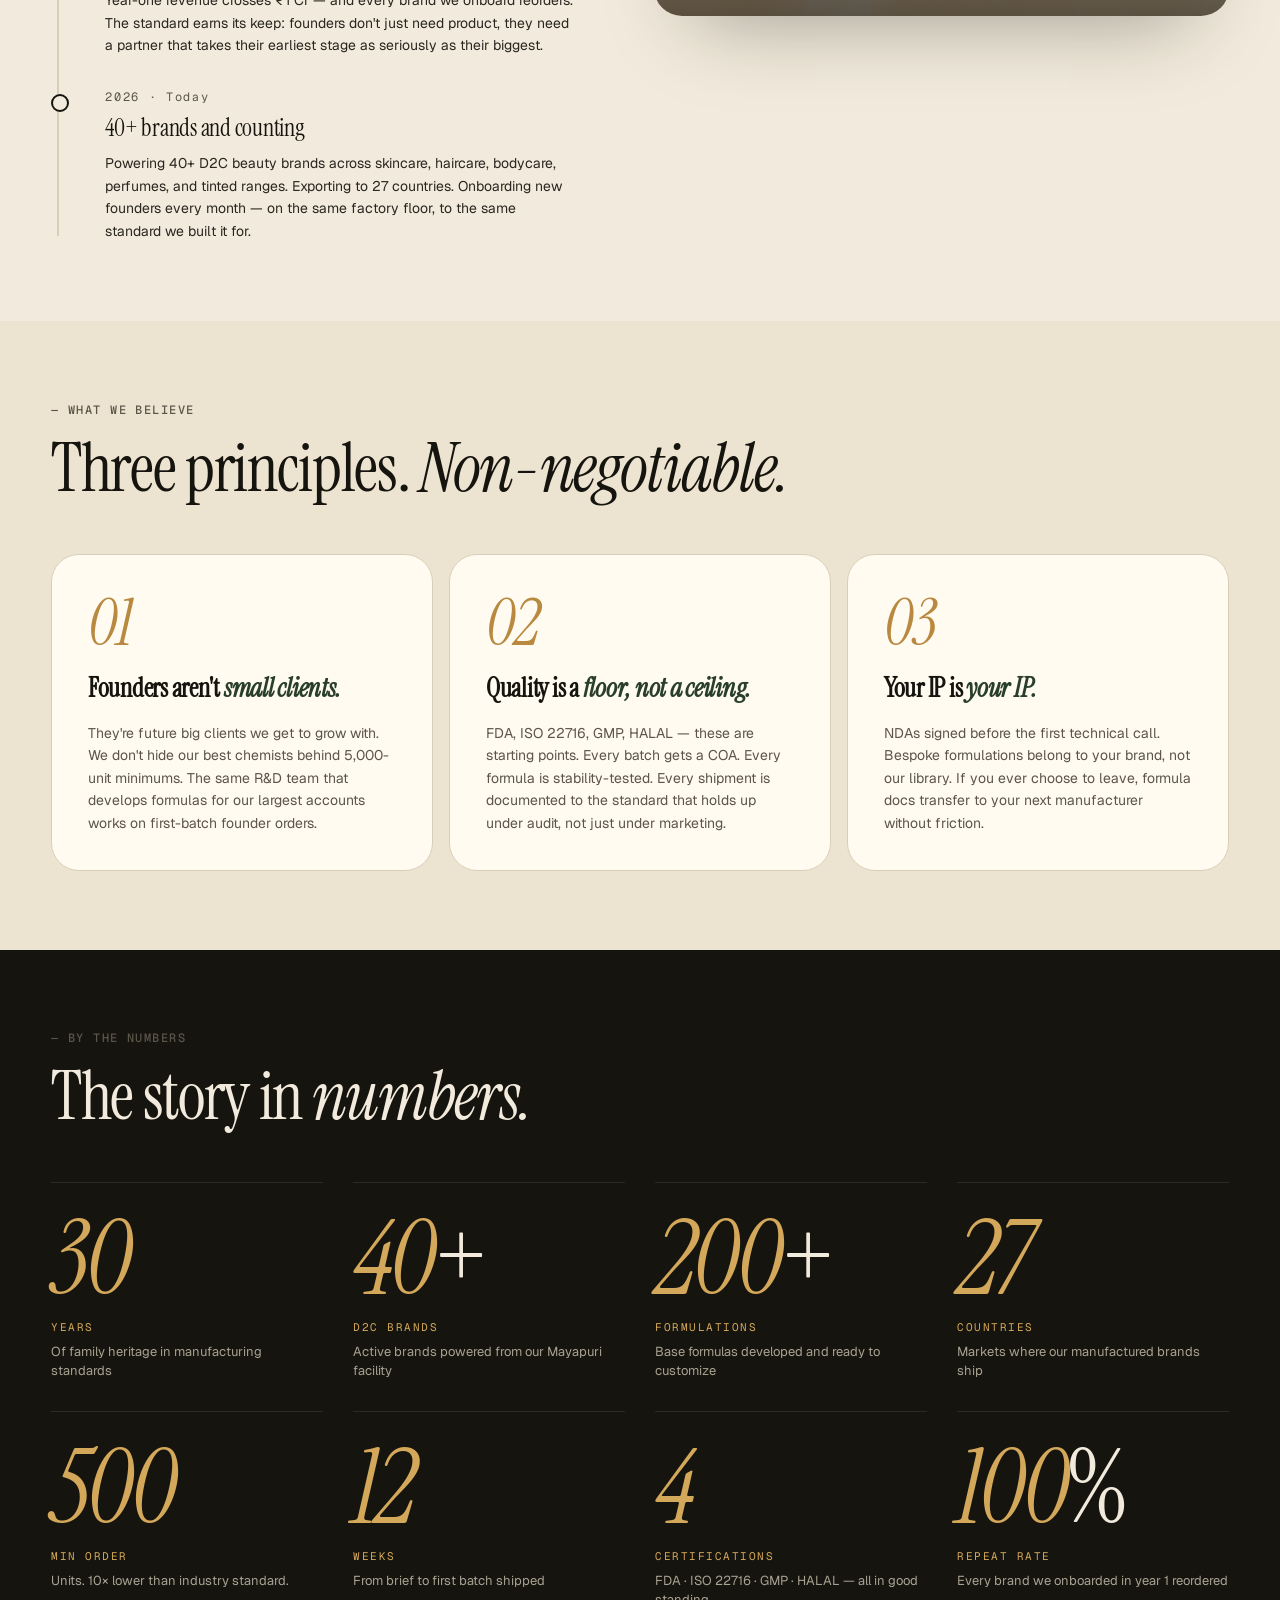
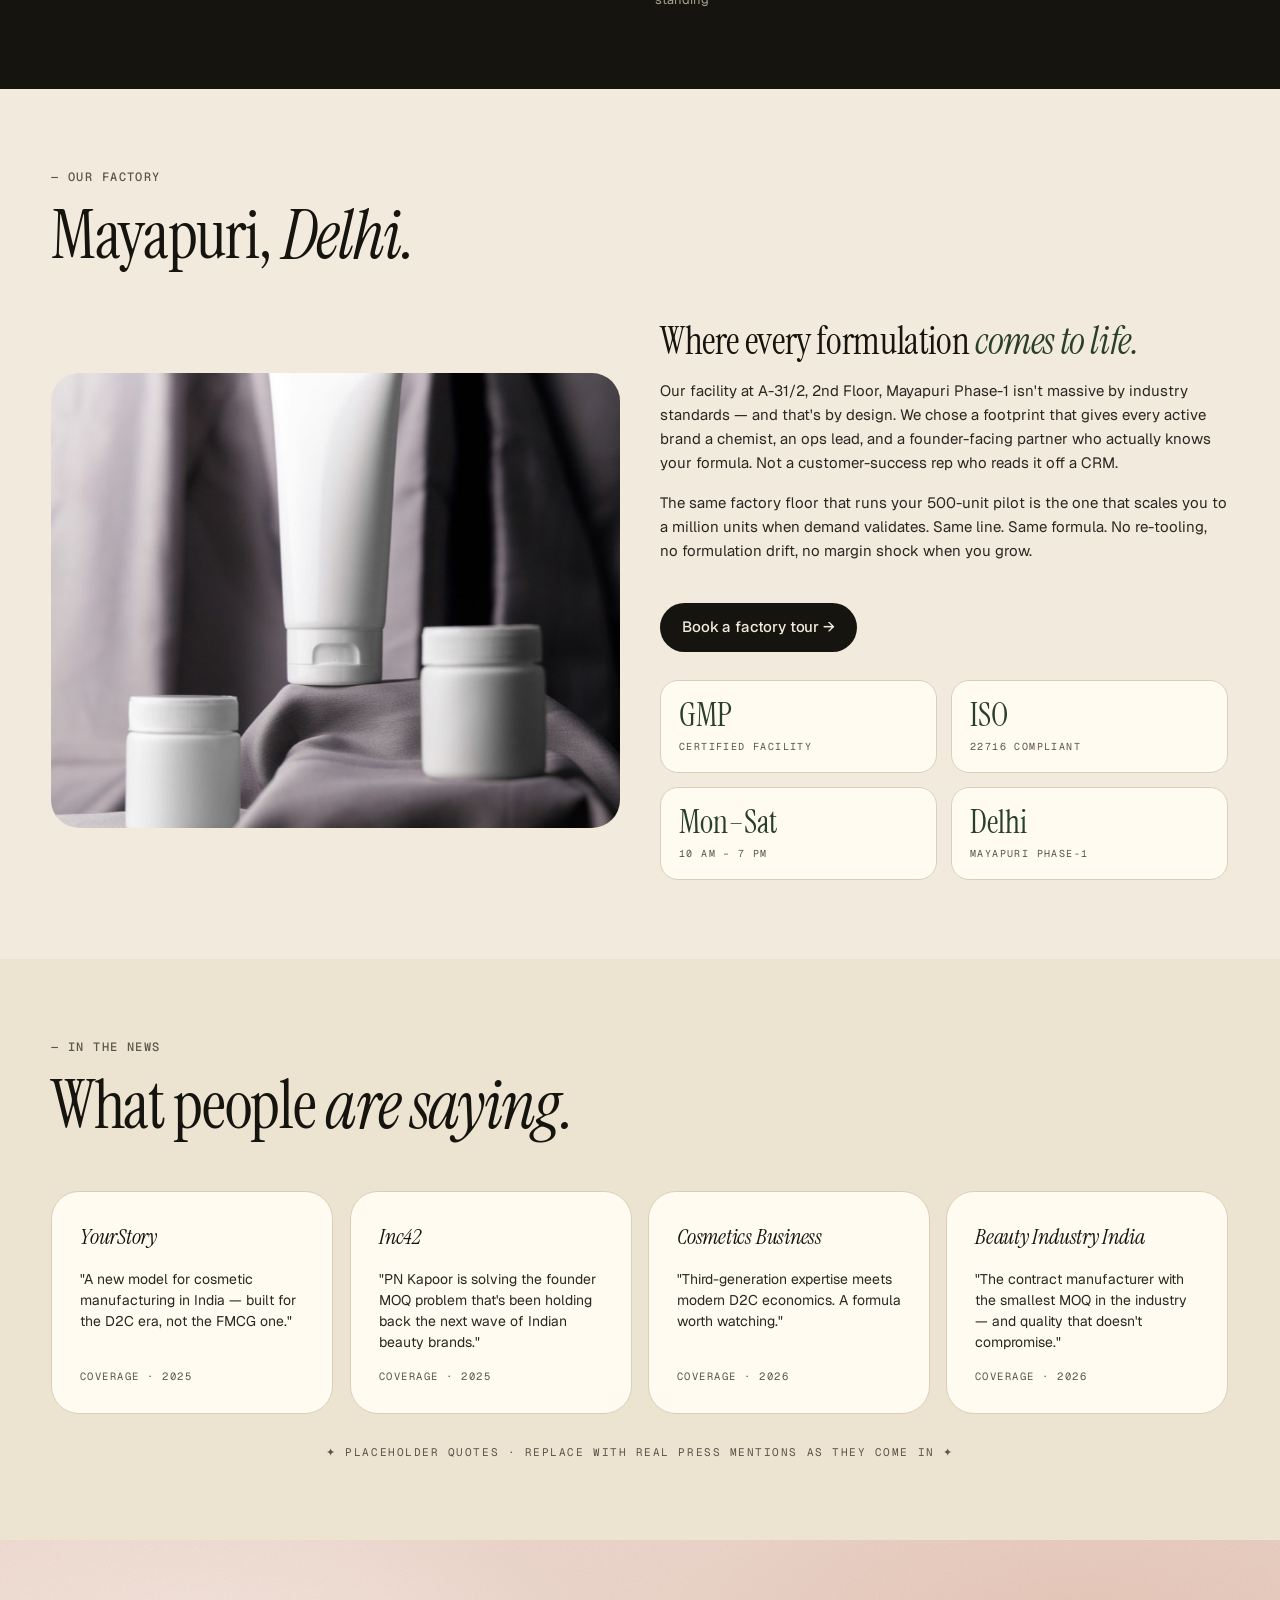
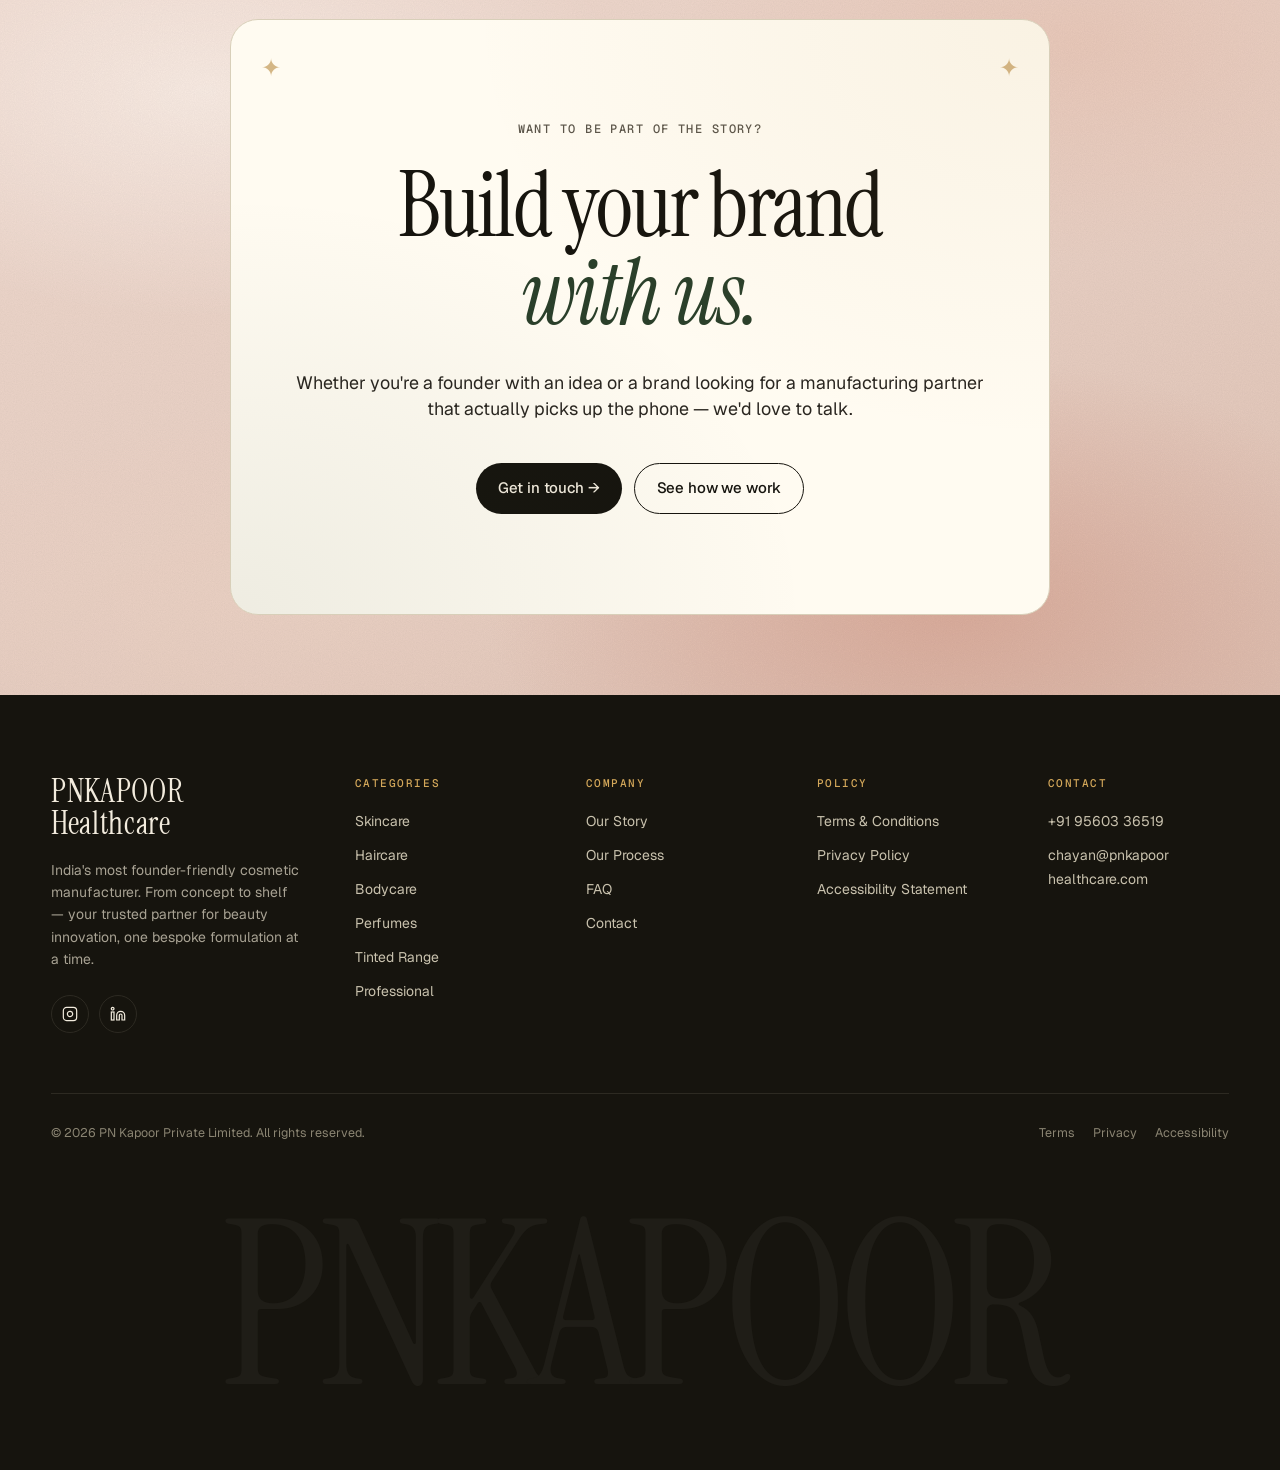
==== commit 99189b94: "Apply review answers: PNKAPOOR brand (no space) site-wide; drop '27 Countries' trust stat; rebuild P" ====
--- a/about.html
+++ b/about.html
@@ -247,7 +247,7 @@
 <div class="nav-wrap" id="navWrap">
   <nav class="nav">
     <a href="index.html" class="brand">
-      <span class="brand-name">PN KAPOOR Healthcare</span>
+      <span class="brand-name">PNKAPOOR Healthcare</span>
     </a>
     <div class="nav-links">
       <a href="categories.html">Categories</a>
@@ -524,7 +524,7 @@
   <div class="container">
     <div class="ft-top">
       <div class="ft-brand-block">
-        <div class="brand"><span class="brand-name">PN KAPOOR Healthcare</span></div>
+        <div class="brand"><span class="brand-name">PNKAPOOR Healthcare</span></div>
         <p class="ft-tagline">India's most founder-friendly cosmetic manufacturer. From concept to shelf — your trusted partner for beauty innovation, one bespoke formulation at a time.</p>
         <div class="ft-socials">
           <a href="https://www.instagram.com/pnkapoor_health_care" target="_blank" class="ft-social"><svg width="16" height="16" viewBox="0 0 24 24" fill="none" stroke="currentColor" stroke-width="1.8"><rect x="2" y="2" width="20" height="20" rx="5"/><path d="M16 11.37A4 4 0 1 1 12.63 8 4 4 0 0 1 16 11.37z"/><line x1="17.5" y1="6.5" x2="17.51" y2="6.5"/></svg></a>
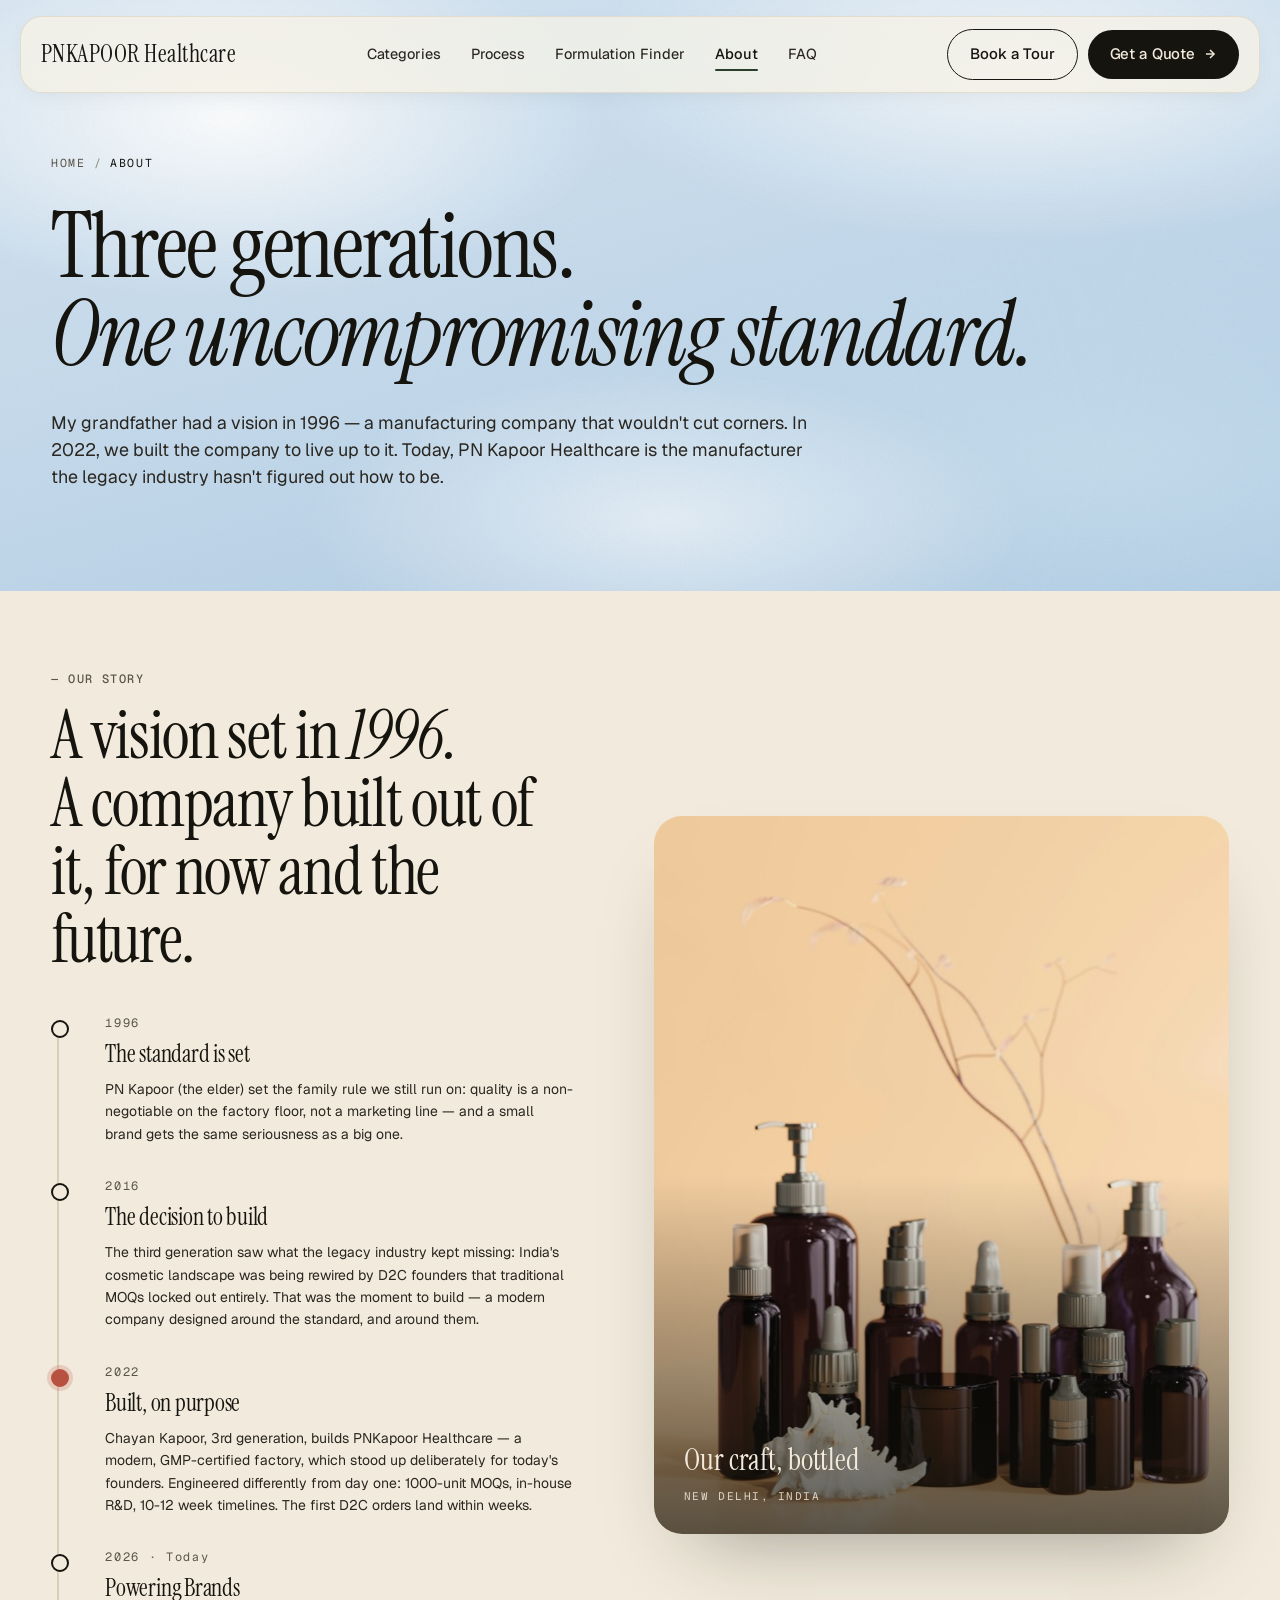
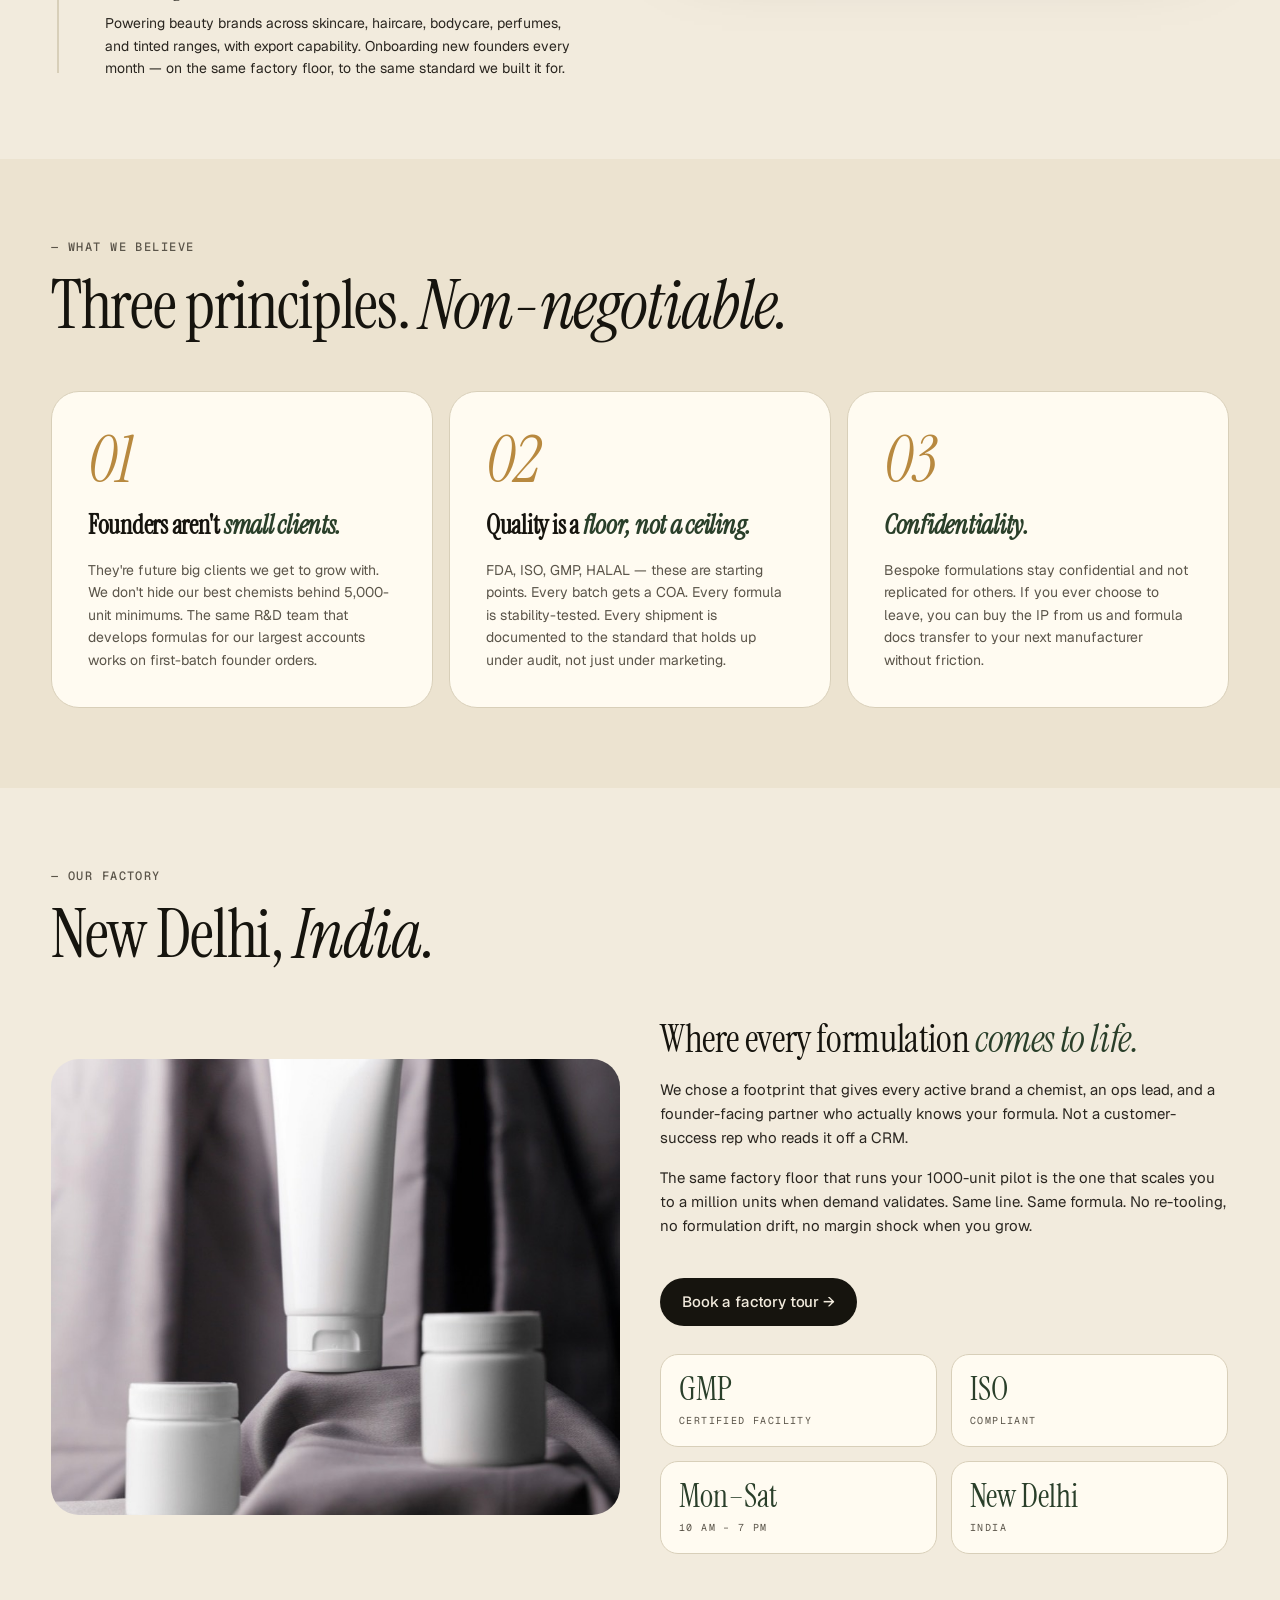
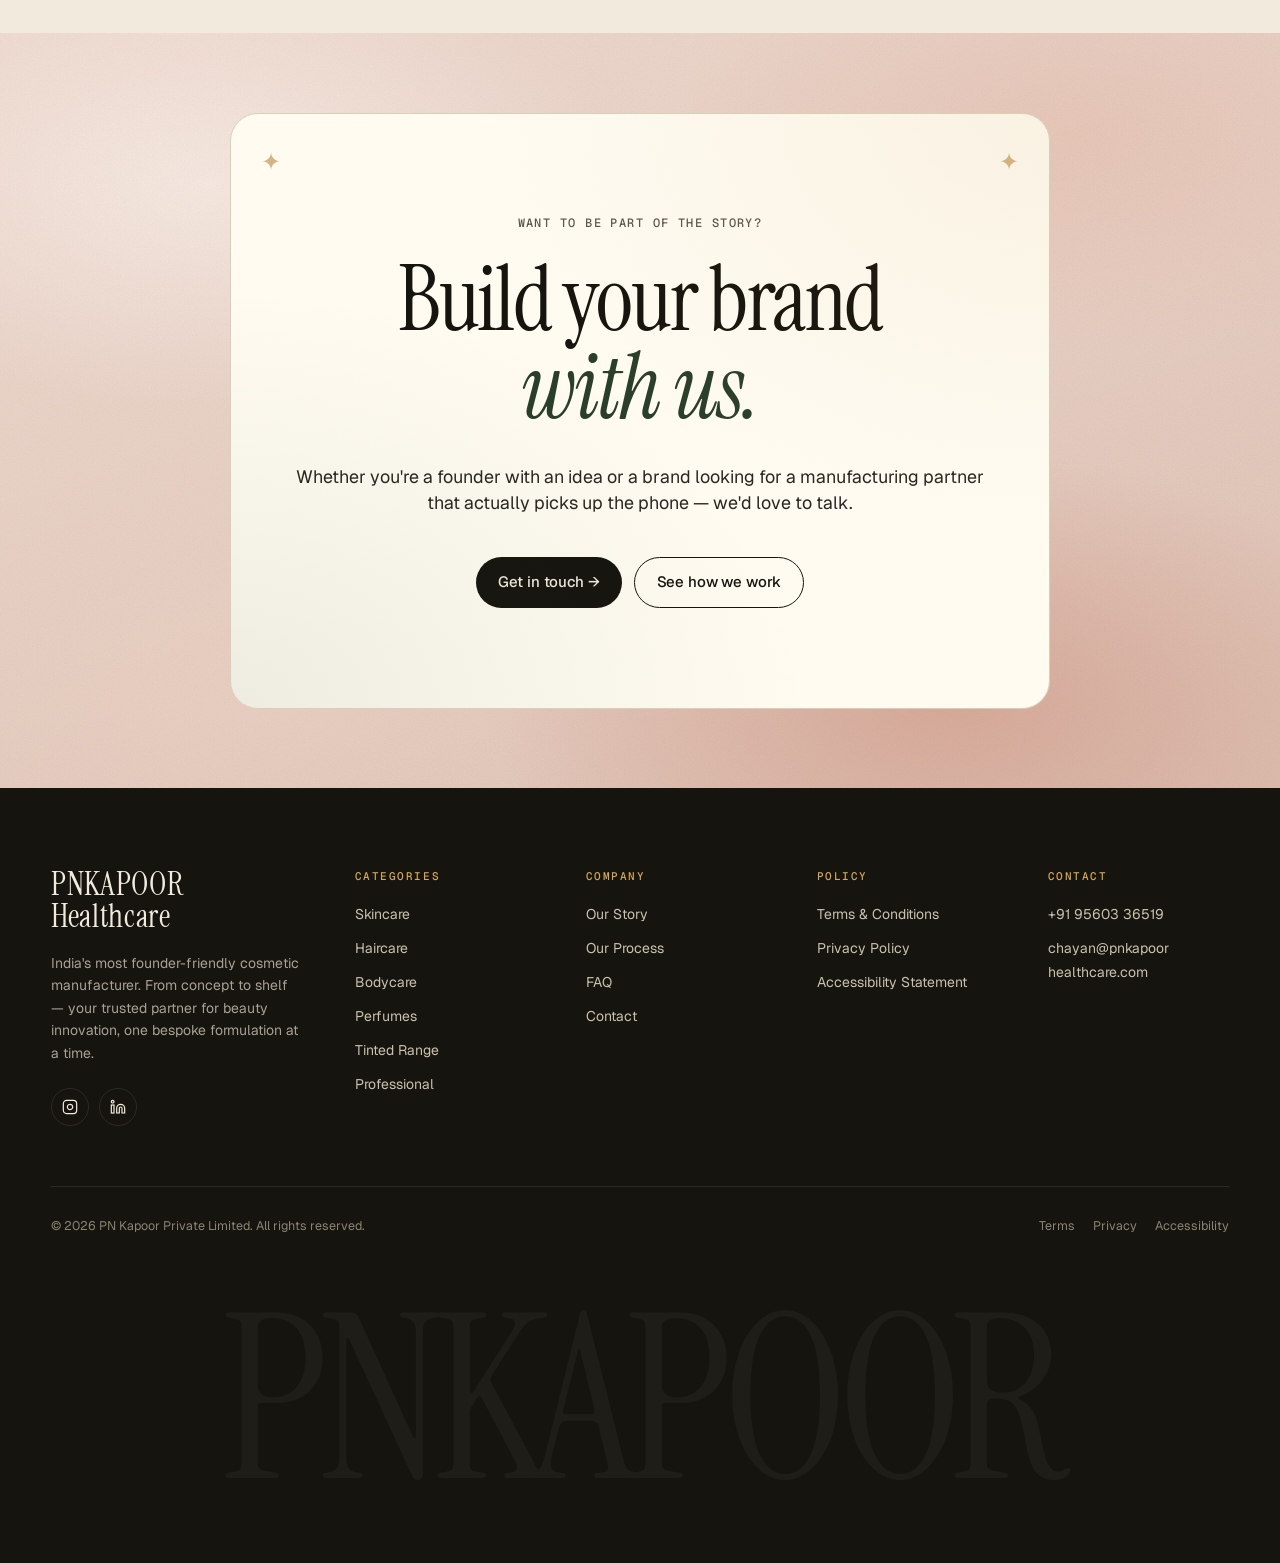
==== commit 7bf706de: "24th Jun feedback (2/2): About + FAQ pages About: 'A vision set in 1996' heading; timeline rebuilt (" ====
--- a/about.html
+++ b/about.html
@@ -288,34 +288,29 @@
       <div>
         <div class="eyebrow">— Our story</div>
         <h2 class="h1" style="margin-top:14px">
-          A standard set in <span class="italic">1996.</span><br>
-          A company built for now.
+          A vision set in <span class="italic">1996.</span><br>
+          A company built out of it, for now and the future.
         </h2>
         <div class="her-timeline">
           <div class="her-event">
             <div class="her-year">1996</div>
             <div class="her-title-sm">The standard is set</div>
-            <div class="her-desc">PN Kapoor (the elder) set the family rule we still run on: quality is a non-negotiable on the factory floor, not a marketing line — and a small brand gets the same seriousness as a big one. A standard the family kept and proved, generation after generation.</div>
+            <div class="her-desc">PN Kapoor (the elder) set the family rule we still run on: quality is a non-negotiable on the factory floor, not a marketing line — and a small brand gets the same seriousness as a big one.</div>
           </div>
           <div class="her-event">
-            <div class="her-year">2018</div>
+            <div class="her-year">2016</div>
             <div class="her-title-sm">The decision to build</div>
-            <div class="her-desc">The next generation saw what the legacy industry kept missing: India's cosmetic landscape was being rewired by D2C founders that traditional MOQs locked out entirely. That was the moment to build — a modern company designed around the standard, and around them.</div>
+            <div class="her-desc">The third generation saw what the legacy industry kept missing: India's cosmetic landscape was being rewired by D2C founders that traditional MOQs locked out entirely. That was the moment to build — a modern company designed around the standard, and around them.</div>
           </div>
           <div class="her-event active">
             <div class="her-year">2022</div>
             <div class="her-title-sm">Built, on purpose</div>
-            <div class="her-desc">Chayan Kapoor, 3rd generation, builds PN Kapoor Healthcare — a modern, GMP-certified factory in Mayapuri, stood up deliberately for today's founders. Engineered differently from day one: 500-unit MOQs, in-house R&amp;D, 12-week timelines. The first D2C orders land within months.</div>
-          </div>
-          <div class="her-event active">
-            <div class="her-year">Year 1 · ₹1Cr+</div>
-            <div class="her-title-sm">The standard pays off</div>
-            <div class="her-desc">Year-one revenue crosses ₹1 Cr — and every brand we onboard reorders. The standard earns its keep: founders don't just need product, they need a partner that takes their earliest stage as seriously as their biggest.</div>
+            <div class="her-desc">Chayan Kapoor, 3rd generation, builds PNKapoor Healthcare — a modern, GMP-certified factory, which stood up deliberately for today's founders. Engineered differently from day one: 1000-unit MOQs, in-house R&amp;D, 10-12 week timelines. The first D2C orders land within weeks.</div>
           </div>
           <div class="her-event">
             <div class="her-year">2026 · Today</div>
-            <div class="her-title-sm">40+ brands and counting</div>
-            <div class="her-desc">Powering 40+ D2C beauty brands across skincare, haircare, bodycare, perfumes, and tinted ranges. Exporting to 27 countries. Onboarding new founders every month — on the same factory floor, to the same standard we built it for.</div>
+            <div class="her-title-sm">Powering Brands</div>
+            <div class="her-desc">Powering beauty brands across skincare, haircare, bodycare, perfumes, and tinted ranges, with export capability. Onboarding new founders every month — on the same factory floor, to the same standard we built it for.</div>
           </div>
         </div>
       </div>
@@ -324,7 +319,7 @@
       <div class="heritage-photo">
         <div class="heritage-photo-label">
           <div class="name">Our craft, bottled</div>
-          <div class="role">Three generations · Mayapuri, New Delhi</div>
+          <div class="role">New Delhi, India</div>
         </div>
       </div>
     </div>
@@ -350,67 +345,12 @@
       <div class="value-card">
         <div class="value-num">02</div>
         <h4>Quality is a <span class="italic">floor, not a ceiling.</span></h4>
-        <p>FDA, ISO 22716, GMP, HALAL — these are starting points. Every batch gets a COA. Every formula is stability-tested. Every shipment is documented to the standard that holds up under audit, not just under marketing.</p>
+        <p>FDA, ISO, GMP, HALAL — these are starting points. Every batch gets a COA. Every formula is stability-tested. Every shipment is documented to the standard that holds up under audit, not just under marketing.</p>
       </div>
       <div class="value-card">
         <div class="value-num">03</div>
-        <h4>Your IP is <span class="italic">your IP.</span></h4>
-        <p>NDAs signed before the first technical call. Bespoke formulations belong to your brand, not our library. If you ever choose to leave, formula docs transfer to your next manufacturer without friction.</p>
-      </div>
-    </div>
-  </div>
-</section>
-
-<!-- NUMBERS -->
-<section class="numbers-section">
-  <div class="container">
-    <div class="section-head">
-      <div class="eyebrow">— By the numbers</div>
-      <h2 class="h1" style="margin-top:14px; color:var(--cream)">
-        The story in <span class="italic">numbers.</span>
-      </h2>
-    </div>
-
-    <div class="numbers-grid">
-      <div class="num-block">
-        <div class="num-big"><span class="italic">30</span></div>
-        <div class="num-label">years</div>
-        <div class="num-desc">Of family heritage in manufacturing standards</div>
-      </div>
-      <div class="num-block">
-        <div class="num-big"><span class="italic">40</span>+</div>
-        <div class="num-label">D2C brands</div>
-        <div class="num-desc">Active brands powered from our Mayapuri facility</div>
-      </div>
-      <div class="num-block">
-        <div class="num-big"><span class="italic">200</span>+</div>
-        <div class="num-label">formulations</div>
-        <div class="num-desc">Base formulas developed and ready to customize</div>
-      </div>
-      <div class="num-block">
-        <div class="num-big"><span class="italic">27</span></div>
-        <div class="num-label">countries</div>
-        <div class="num-desc">Markets where our manufactured brands ship</div>
-      </div>
-      <div class="num-block">
-        <div class="num-big"><span class="italic">500</span></div>
-        <div class="num-label">min order</div>
-        <div class="num-desc">Units. 10× lower than industry standard.</div>
-      </div>
-      <div class="num-block">
-        <div class="num-big"><span class="italic">12</span></div>
-        <div class="num-label">weeks</div>
-        <div class="num-desc">From brief to first batch shipped</div>
-      </div>
-      <div class="num-block">
-        <div class="num-big"><span class="italic">4</span></div>
-        <div class="num-label">certifications</div>
-        <div class="num-desc">FDA · ISO 22716 · GMP · HALAL — all in good standing</div>
-      </div>
-      <div class="num-block">
-        <div class="num-big"><span class="italic">100</span>%</div>
-        <div class="num-label">repeat rate</div>
-        <div class="num-desc">Every brand we onboarded in year 1 reordered</div>
+        <h4><span class="italic">Confidentiality.</span></h4>
+        <p>Bespoke formulations stay confidential and not replicated for others. If you ever choose to leave, you can buy the IP from us and formula docs transfer to your next manufacturer without friction.</p>
       </div>
     </div>
   </div>
@@ -422,7 +362,7 @@
     <div class="section-head">
       <div class="eyebrow">— Our factory</div>
       <h2 class="h1" style="margin-top:14px">
-        Mayapuri, <span class="italic">Delhi.</span>
+        New Delhi, <span class="italic">India.</span>
       </h2>
     </div>
 
@@ -430,8 +370,8 @@
       <div class="fac-image"></div>
       <div class="fac-content">
         <h3>Where every formulation <span class="italic">comes to life.</span></h3>
-        <p>Our facility at A-31/2, 2nd Floor, Mayapuri Phase-1 isn't massive by industry standards — and that's by design. We chose a footprint that gives every active brand a chemist, an ops lead, and a founder-facing partner who actually knows your formula. Not a customer-success rep who reads it off a CRM.</p>
-        <p>The same factory floor that runs your 500-unit pilot is the one that scales you to a million units when demand validates. Same line. Same formula. No re-tooling, no formulation drift, no margin shock when you grow.</p>
+        <p>We chose a footprint that gives every active brand a chemist, an ops lead, and a founder-facing partner who actually knows your formula. Not a customer-success rep who reads it off a CRM.</p>
+        <p>The same factory floor that runs your 1000-unit pilot is the one that scales you to a million units when demand validates. Same line. Same formula. No re-tooling, no formulation drift, no margin shock when you grow.</p>
         <a href="index.html#contact" class="btn btn-primary" style="margin-top:24px">Book a factory tour →</a>
 
         <div class="fac-specs">
@@ -441,57 +381,18 @@
           </div>
           <div class="fac-spec">
             <div class="fac-spec-num">ISO</div>
-            <div class="fac-spec-label">22716 compliant</div>
+            <div class="fac-spec-label">compliant</div>
           </div>
           <div class="fac-spec">
             <div class="fac-spec-num">Mon–Sat</div>
             <div class="fac-spec-label">10 AM – 7 PM</div>
           </div>
           <div class="fac-spec">
-            <div class="fac-spec-num">Delhi</div>
-            <div class="fac-spec-label">Mayapuri Phase-1</div>
+            <div class="fac-spec-num">New Delhi</div>
+            <div class="fac-spec-label">India</div>
           </div>
         </div>
       </div>
-    </div>
-  </div>
-</section>
-
-<!-- PRESS -->
-<section class="press-section">
-  <div class="container">
-    <div class="section-head">
-      <div class="eyebrow">— In the news</div>
-      <h2 class="h1" style="margin-top:14px">
-        What people <span class="italic">are saying.</span>
-      </h2>
-    </div>
-
-    <div class="press-grid">
-      <div class="press-card">
-        <div class="press-name">YourStory</div>
-        <div class="press-quote">"A new model for cosmetic manufacturing in India — built for the D2C era, not the FMCG one."</div>
-        <div class="press-date">Coverage · 2025</div>
-      </div>
-      <div class="press-card">
-        <div class="press-name">Inc42</div>
-        <div class="press-quote">"PN Kapoor is solving the founder MOQ problem that's been holding back the next wave of Indian beauty brands."</div>
-        <div class="press-date">Coverage · 2025</div>
-      </div>
-      <div class="press-card">
-        <div class="press-name">Cosmetics Business</div>
-        <div class="press-quote">"Third-generation expertise meets modern D2C economics. A formula worth watching."</div>
-        <div class="press-date">Coverage · 2026</div>
-      </div>
-      <div class="press-card">
-        <div class="press-name">Beauty Industry India</div>
-        <div class="press-quote">"The contract manufacturer with the smallest MOQ in the industry — and quality that doesn't compromise."</div>
-        <div class="press-date">Coverage · 2026</div>
-      </div>
-    </div>
-
-    <div style="margin-top:30px; text-align:center; font-family:var(--mono); font-size:11px; letter-spacing:.14em; text-transform:uppercase; color:var(--ink-mute)">
-      ✦ Placeholder quotes · Replace with real press mentions as they come in ✦
     </div>
   </div>
 </section>
